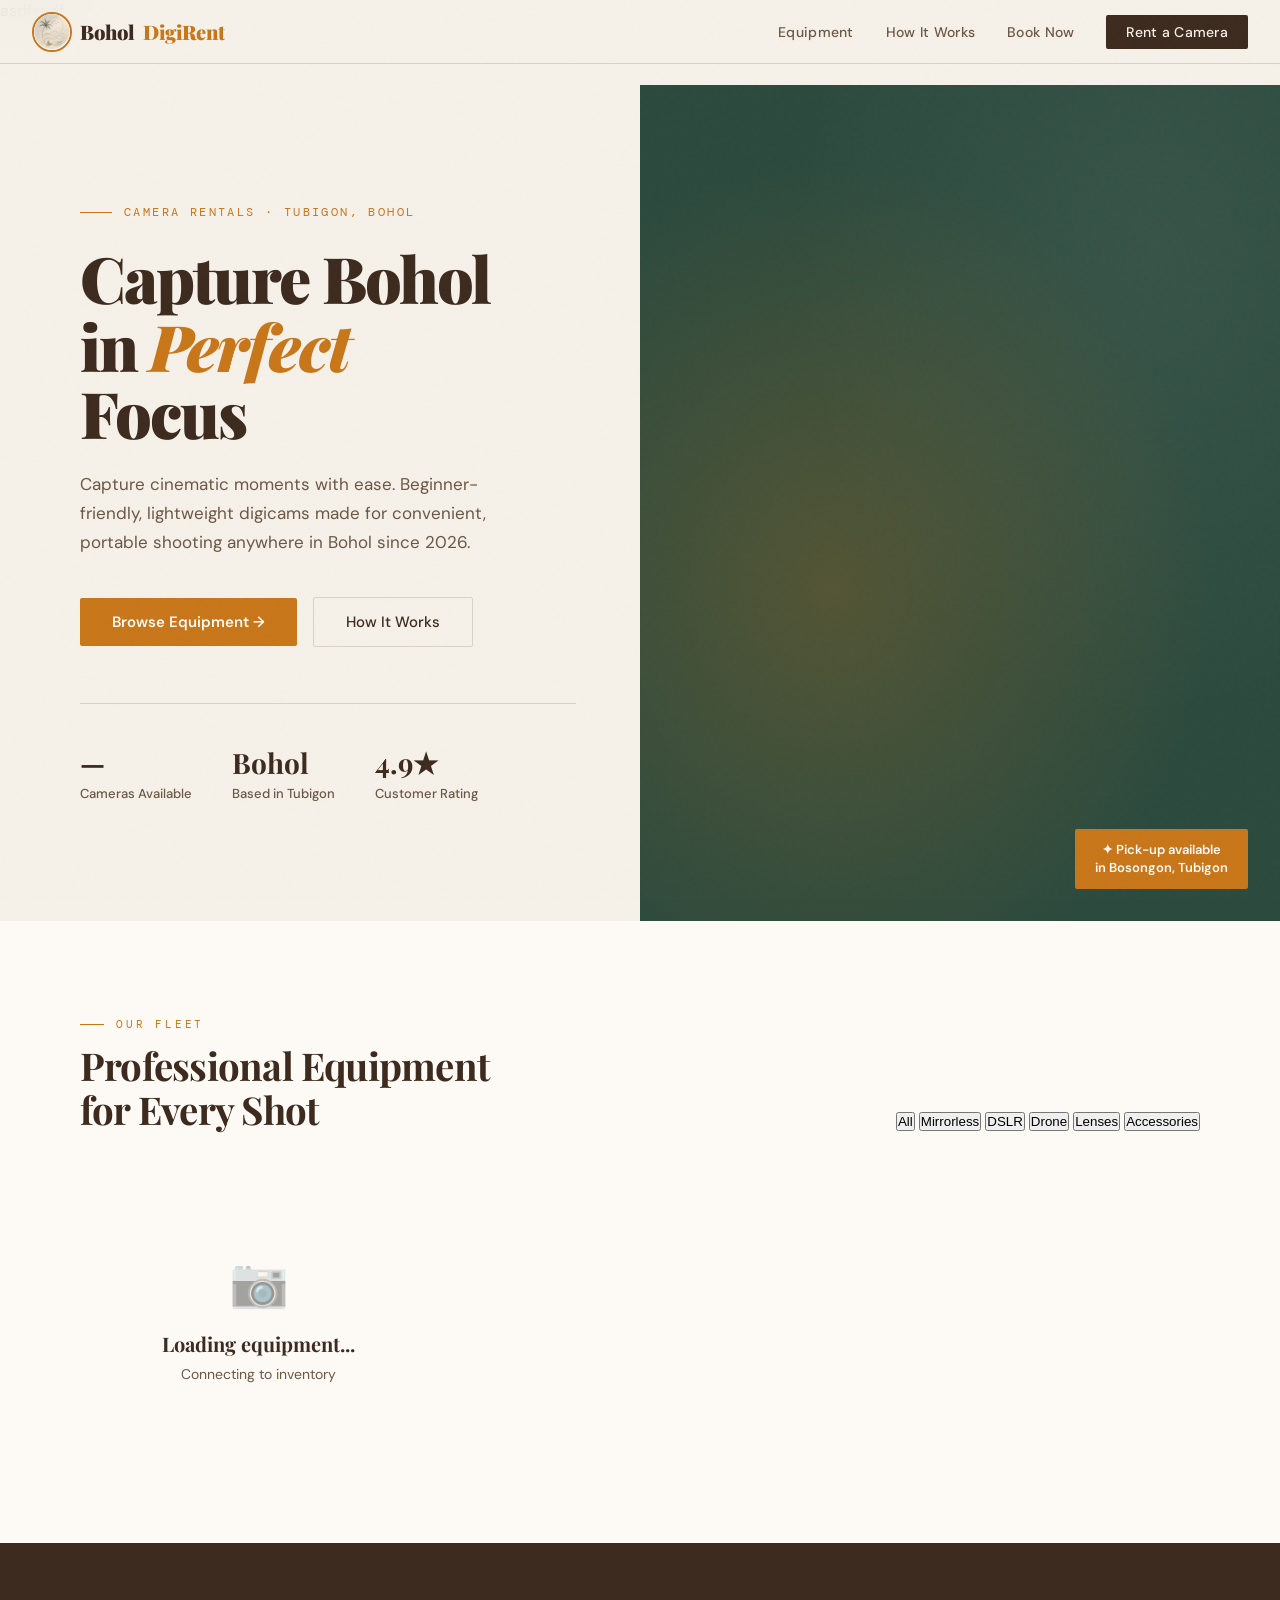
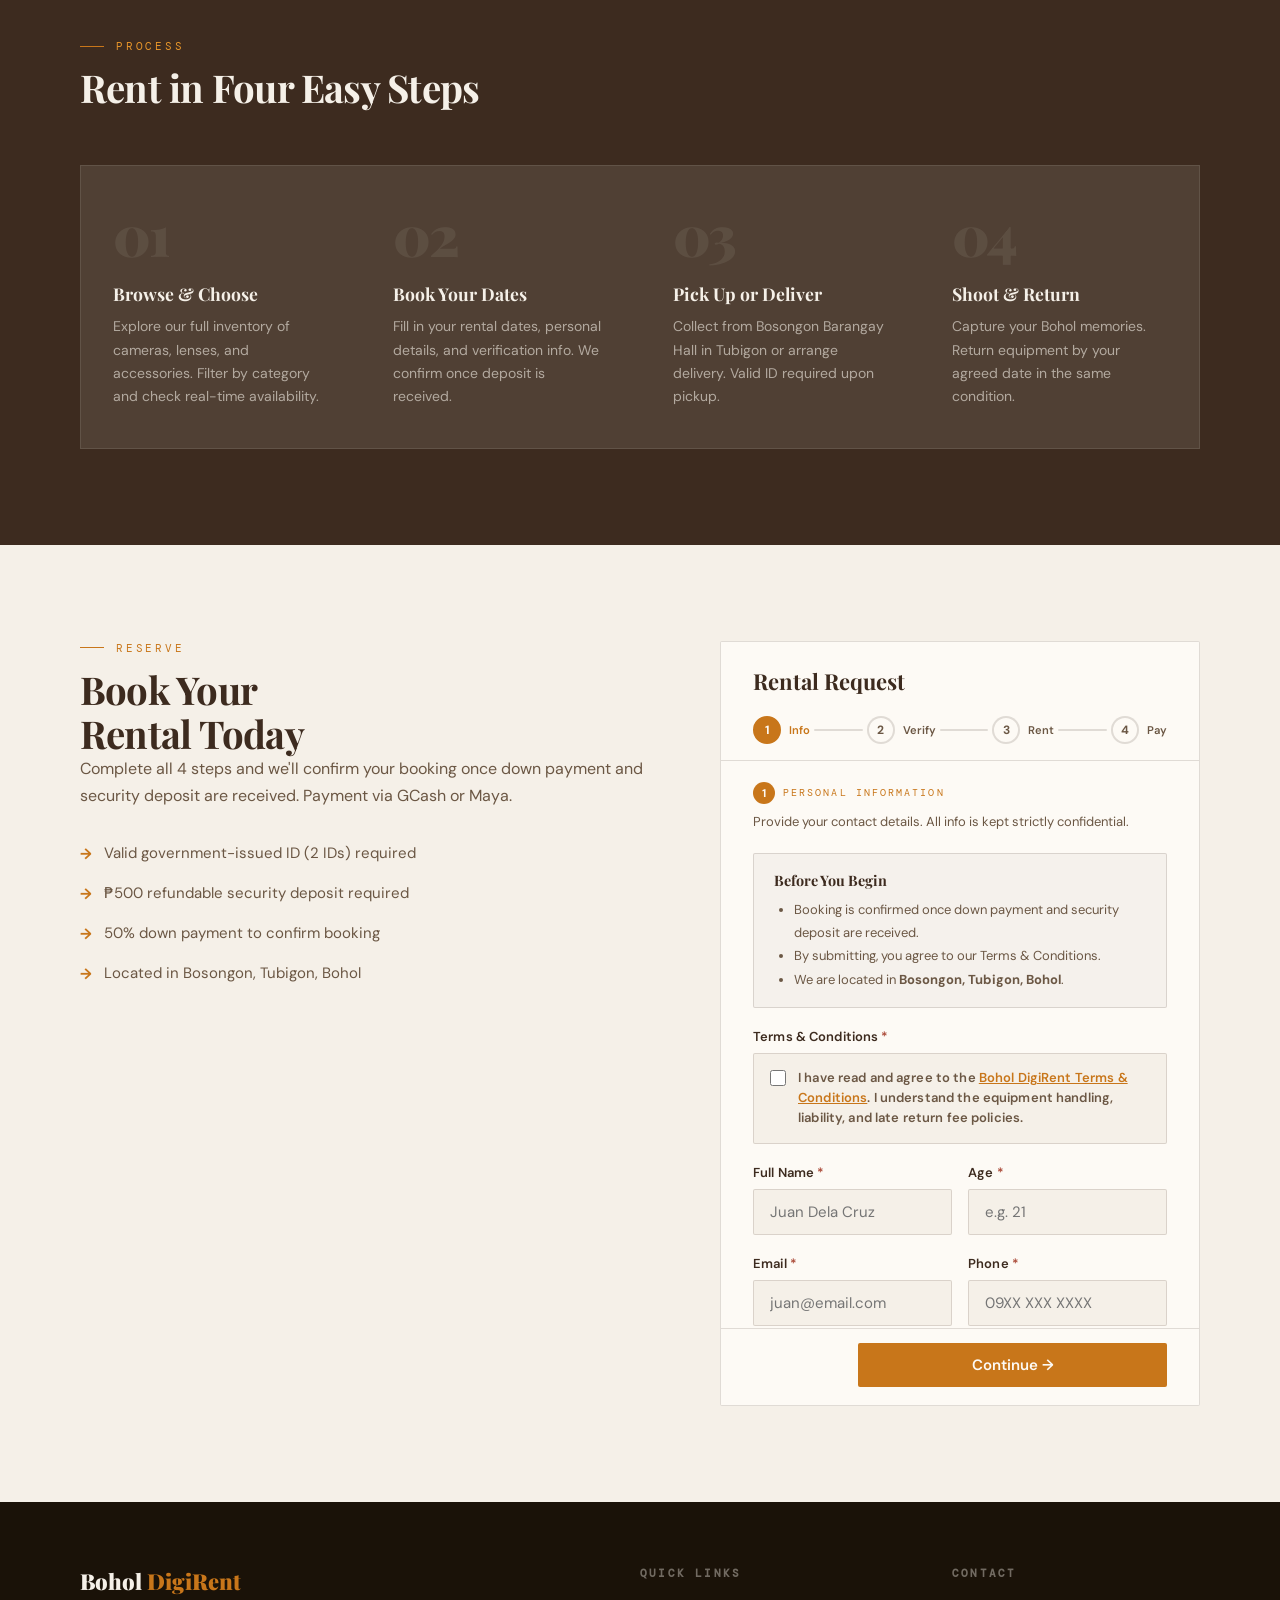
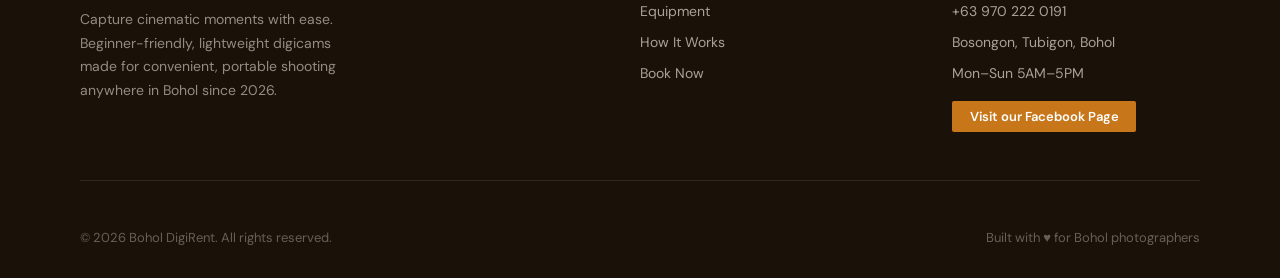
==== index.html @ a5a91ade "nigga" ====
<!DOCTYPE html>
<html lang="en">
<head>asdfsadf
<meta charset="UTF-8">
<meta name="viewport" content="width=device-width, initial-scale=1.0">
<title>Bohol DigiRent — Camera Rentals in Tubigon, Bohol</title>
<link rel="icon" type="image/x-icon" href="favicon.ico">
<link rel="icon" type="image/png" sizes="16x16" href="favicon-16x16.png">
<link rel="icon" type="image/png" sizes="32x32" href="favicon-32x32.png">
<link rel="apple-touch-icon" sizes="180x180" href="apple-touch-icon.png">
<link rel="icon" type="image/png" sizes="192x192" href="android-chrome-192x192.png">
<link rel="icon" type="image/png" sizes="512x512" href="android-chrome-512x512.png">
<link rel="manifest" href="site.webmanifest">
<link href="https://fonts.googleapis.com/css2?family=Playfair+Display:ital,wght@0,400;0,700;0,900;1,400&family=DM+Sans:wght@300;400;500;600&family=DM+Mono:wght@400;500&display=swap" rel="stylesheet">
<script src="https://cdn.jsdelivr.net/npm/@emailjs/browser@4/dist/email.min.js"></script>
<script>emailjs.init({ publicKey: 'jfoYjhx3Ik1Lwxrnw' });</script>
<style>
  :root {
    --cream: #F5F0E8;
    --sand: #E8DCC8;
    --brown: #3D2B1F;
    --amber: #C8761A;
    --amber-light: #E8962A;
    --forest: #2C4A3E;
    --rust: #A84432;
    --white: #FDFAF5;
    --dark: #1A1208;
    --mid: #6B5744;
    --border: rgba(61,43,31,0.15);
    --shadow: 0 4px 32px rgba(61,43,31,0.12);
    --radius: 2px;
  }

  *, *::before, *::after { box-sizing: border-box; margin: 0; padding: 0; }
  html { scroll-behavior: smooth; }
  body { font-family: 'DM Sans', sans-serif; background: var(--cream); color: var(--brown); overflow-x: hidden; }

  body::before {
    content: '';
    position: fixed; inset: 0;
    background-image: url("data:image/svg+xml,%3Csvg viewBox='0 0 256 256' xmlns='http://www.w3.org/2000/svg'%3E%3Cfilter id='noise'%3E%3CfeTurbulence type='fractalNoise' baseFrequency='0.9' numOctaves='4' stitchTiles='stitch'/%3E%3C/filter%3E%3Crect width='100%25' height='100%25' filter='url(%23noise)' opacity='0.035'/%3E%3C/svg%3E");
    pointer-events: none; z-index: 9999; opacity: 0.4;
  }

  nav {
    position: fixed; top: 0; left: 0; right: 0; z-index: 100;
    background: rgba(245,240,232,0.92); backdrop-filter: blur(16px);
    border-bottom: 1px solid var(--border);
    padding: 0 2rem; height: 64px;
    display: flex; align-items: center; justify-content: space-between;
  }

  .nav-logo {
    font-family: 'Playfair Display', serif; font-size: 1.25rem; font-weight: 900;
    color: var(--brown); text-decoration: none; letter-spacing: -0.02em;
    display: flex; align-items: center; gap: 0.5rem;
  }
  .nav-logo img {
    width: 40px; height: 40px; border-radius: 50%;
    object-fit: cover; border: 2px solid var(--amber);
  }
  .nav-logo span { color: var(--amber); }

  .nav-links { display: flex; gap: 2rem; list-style: none; align-items: center; }
  .nav-links a { font-size: 0.875rem; font-weight: 500; color: var(--mid); text-decoration: none; letter-spacing: 0.02em; transition: color 0.2s; }
  .nav-links a:hover { color: var(--amber); }
  .nav-cta { background: var(--brown); color: var(--cream) !important; padding: 0.5rem 1.25rem; border-radius: var(--radius); transition: background 0.2s !important; }
  .nav-cta:hover { background: var(--amber) !important; color: var(--white) !important; }


  /* Blocked date warning */
  .date-blocked-msg { display:none; font-size:0.75rem; color:#A84432; font-weight:600; margin-top:0.35rem; padding:0.4rem 0.6rem; background:#FFF0EE; border:1px solid rgba(168,68,50,0.25); border-radius:var(--radius); }
  .date-blocked-msg.show { display:block; }
  #mini-cal-grid .cal-day-header { color: var(--mid); font-size: 0.65rem; font-weight: 600; padding: 2px 0; }
  #mini-cal-grid .cal-day { padding: 4px 2px; border-radius: 2px; cursor: default; color: var(--brown); font-size: 0.72rem; }
  #mini-cal-grid .cal-day.empty { background: none; }
  #mini-cal-grid .cal-day.past { color: var(--sand); }
  #mini-cal-grid .cal-day.booked { background: #FFF3CD; color: #856404; font-weight: 600; border-radius: 2px; cursor: not-allowed; }
  #mini-cal-grid .cal-day.confirmed { background: #A84432; color: #fff; font-weight: 600; border-radius: 2px; cursor: not-allowed; }
  #mini-cal-grid .cal-day.selected { background: var(--amber); color: #fff; font-weight: 700; border-radius: 2px; }
  #mini-cal-grid .cal-day.available { background: rgba(44,74,62,0.12); color: var(--forest); }
  #mini-cal-grid .cal-day.today-marker { outline: 1.5px solid var(--amber); outline-offset: -1px; }

  /* HERO */
  .hero { min-height: 100vh; display: grid; grid-template-columns: 1fr 1fr; padding-top: 64px; }
  .hero-left { display: flex; flex-direction: column; justify-content: center; padding: 6rem 4rem 6rem 5rem; position: relative; }
  .hero-eyebrow { font-family: 'DM Mono', monospace; font-size: 0.75rem; letter-spacing: 0.2em; color: var(--amber); text-transform: uppercase; margin-bottom: 1.5rem; display: flex; align-items: center; gap: 0.75rem; }
  .hero-eyebrow::before { content: ''; width: 2rem; height: 1px; background: var(--amber); }
  .hero-title { font-family: 'Playfair Display', serif; font-size: clamp(3rem, 5vw, 5rem); font-weight: 900; line-height: 1.05; letter-spacing: -0.03em; color: var(--brown); margin-bottom: 1.5rem; }
  .hero-title em { font-style: italic; color: var(--amber); }
  .hero-sub { font-size: 1.0625rem; color: var(--mid); line-height: 1.7; max-width: 440px; margin-bottom: 2.5rem; }
  .hero-actions { display: flex; gap: 1rem; align-items: center; }
  .btn-primary { background: var(--amber); color: var(--white); padding: 0.875rem 2rem; border: none; border-radius: var(--radius); font-family: 'DM Sans', sans-serif; font-size: 0.9375rem; font-weight: 600; cursor: pointer; text-decoration: none; display: inline-flex; align-items: center; gap: 0.5rem; transition: background 0.2s, transform 0.15s; }
  .btn-primary:hover { background: var(--amber-light); transform: translateY(-1px); }
  .btn-secondary { background: transparent; color: var(--brown); padding: 0.875rem 2rem; border: 1.5px solid var(--border); border-radius: var(--radius); font-family: 'DM Sans', sans-serif; font-size: 0.9375rem; font-weight: 500; cursor: pointer; text-decoration: none; display: inline-flex; align-items: center; gap: 0.5rem; transition: border-color 0.2s, color 0.2s; }
  .btn-secondary:hover { border-color: var(--amber); color: var(--amber); }
  .hero-stats { display: flex; gap: 2.5rem; margin-top: 3.5rem; padding-top: 2.5rem; border-top: 1px solid var(--border); }
  .stat { display: flex; flex-direction: column; gap: 0.25rem; }
  .stat-num { font-family: 'Playfair Display', serif; font-size: 1.75rem; font-weight: 700; color: var(--brown); }
  .stat-label { font-size: 0.8125rem; color: var(--mid); font-weight: 500; }
  .hero-right { background: var(--forest); position: relative; overflow: hidden; display: flex; align-items: center; justify-content: center; }
  .hero-right::before { content: ''; position: absolute; inset: 0; background: radial-gradient(ellipse at 30% 60%, rgba(200,118,26,0.25) 0%, transparent 60%), radial-gradient(ellipse at 80% 20%, rgba(245,240,232,0.06) 0%, transparent 50%); }
  .camera-illustration { position: relative; z-index: 2; text-align: center; }
  .camera-img { width: 320px; height: 260px; object-fit: contain; filter: drop-shadow(0 20px 60px rgba(0,0,0,0.4)); animation: float 6s ease-in-out infinite; }
  @keyframes float { 0%, 100% { transform: translateY(0px); } 50% { transform: translateY(-12px); } }
  .hero-badge { position: absolute; bottom: 2rem; right: 2rem; background: var(--amber); color: var(--white); padding: 0.75rem 1.25rem; border-radius: var(--radius); font-size: 0.8125rem; font-weight: 600; text-align: center; line-height: 1.4; }

  /* SECTIONS */
  .section { padding: 6rem 5rem; }
  .section-alt { background: var(--white); }
  .section-dark { background: var(--brown); color: var(--cream); }
  .section-header { display: flex; align-items: flex-end; justify-content: space-between; margin-bottom: 3.5rem; gap: 2rem; }
  .section-eyebrow { font-family: 'DM Mono', monospace; font-size: 0.7rem; letter-spacing: 0.25em; color: var(--amber); text-transform: uppercase; margin-bottom: 0.75rem; display: flex; align-items: center; gap: 0.75rem; }
  .section-eyebrow::before { content: ''; width: 1.5rem; height: 1px; background: var(--amber); }
  .section-title { font-family: 'Playfair Display', serif; font-size: clamp(1.75rem, 3vw, 2.5rem); font-weight: 700; line-height: 1.15; letter-spacing: -0.02em; }
  .section-dark .section-title { color: var(--cream); }
  .section-dark .section-eyebrow { color: var(--amber-light); }

  /* EQUIPMENT GRID */
  .equipment-grid { display: grid; grid-template-columns: repeat(auto-fill, minmax(300px, 1fr)); gap: 1.5rem; }
  .equipment-card { background: var(--white); border: 1px solid var(--border); border-radius: var(--radius); overflow: hidden; transition: transform 0.2s, box-shadow 0.2s; cursor: pointer; }
  .equipment-card:hover { transform: translateY(-4px); box-shadow: var(--shadow); }
  .section-alt .equipment-card { background: var(--cream); }
  .card-image { height: 180px; background: var(--sand); display: flex; align-items: center; justify-content: center; position: relative; overflow: hidden; }
  .card-image svg { width: 80px; height: 80px; opacity: 0.7; transition: transform 0.3s, opacity 0.3s; }
  .equipment-card:hover .card-image svg { transform: scale(1.1); opacity: 1; }
  .card-badge { position: absolute; top: 0.75rem; right: 0.75rem; background: var(--forest); color: #a8d8c4; font-size: 0.6875rem; font-weight: 600; padding: 0.25rem 0.6rem; border-radius: var(--radius); font-family: 'DM Mono', monospace; letter-spacing: 0.05em; }
  .card-badge.unavailable { background: var(--rust); color: #f5c4bc; }
  .card-body { padding: 1.25rem; }
  .card-category { font-size: 0.6875rem; font-family: 'DM Mono', monospace; letter-spacing: 0.15em; color: var(--amber); text-transform: uppercase; margin-bottom: 0.375rem; }
  .card-name { font-family: 'Playfair Display', serif; font-size: 1.125rem; font-weight: 700; color: var(--brown); margin-bottom: 0.375rem; }
  .card-desc { font-size: 0.8125rem; color: var(--mid); line-height: 1.6; margin-bottom: 1rem; }
  .card-footer { display: flex; align-items: center; justify-content: space-between; padding-top: 1rem; border-top: 1px solid var(--border); }
  .card-price { font-family: 'Playfair Display', serif; font-size: 1.25rem; font-weight: 700; color: var(--brown); }
  .card-price span { font-family: 'DM Sans', sans-serif; font-size: 0.75rem; font-weight: 400; color: var(--mid); }
  .card-price-original { font-family: 'DM Sans', sans-serif; font-size: 0.85rem; font-weight: 400; color: var(--mid); text-decoration: line-through; margin-left: 0.35rem; }
  .card-sale-badge { display:inline-block;font-family:'DM Mono',monospace;font-size:0.6rem;letter-spacing:0.1em;text-transform:uppercase;background:#E8230A;color:#fff;padding:0.2rem 0.5rem;border-radius:2px;margin-left:0.4rem;vertical-align:middle;position:relative;top:-2px;font-weight:700;box-shadow:0 1px 4px rgba(232,35,10,0.35); }
  .btn-rent { background: var(--amber); color: var(--white); border: none; padding: 0.5rem 1.125rem; border-radius: var(--radius); font-size: 0.8125rem; font-weight: 600; cursor: pointer; transition: background 0.2s; font-family: 'DM Sans', sans-serif; }
  .btn-rent:hover { background: var(--amber-light); }
  .btn-rent:disabled { background: var(--sand); color: var(--mid); cursor: not-allowed; }

  /* HOW IT WORKS */
  .steps-grid { display: grid; grid-template-columns: repeat(4, 1fr); gap: 1px; background: rgba(245,240,232,0.1); border: 1px solid rgba(245,240,232,0.1); }
  .step { padding: 2.5rem 2rem; position: relative; }
  .step-num { font-family: 'Playfair Display', serif; font-size: 3.5rem; font-weight: 900; color: rgba(245,240,232,0.08); line-height: 1; margin-bottom: 1.25rem; letter-spacing: -0.04em; }
  .step-icon { width: 2.5rem; height: 2.5rem; background: var(--amber); border-radius: var(--radius); display: flex; align-items: center; justify-content: center; margin-bottom: 1rem; font-size: 1.1rem; }
  .step-title { font-family: 'Playfair Display', serif; font-size: 1.1rem; font-weight: 700; color: var(--cream); margin-bottom: 0.625rem; }
  .step-text { font-size: 0.875rem; color: rgba(245,240,232,0.6); line-height: 1.65; }

  /* BOOKING FORM - MULTI-STEP */
  .booking-grid { display: grid; grid-template-columns: 1fr 480px; gap: 4rem; align-items: start; }
  .form-card { background: var(--white); border: 1px solid var(--border); border-radius: var(--radius); padding: 0; display: flex; flex-direction: column; height: 85vh; max-height: 860px; position: sticky; top: 76px; overflow: hidden; }
  .form-card-header { padding: 1.5rem 2rem 1rem; flex-shrink: 0; border-bottom: 1px solid var(--border); background: var(--white); }
  .form-card-body { padding: 1.25rem 2rem; overflow-y: auto; flex: 1; scroll-behavior: smooth; }
  .form-card-body::-webkit-scrollbar { width: 4px; }
  .form-card-body::-webkit-scrollbar-track { background: transparent; }
  .form-card-body::-webkit-scrollbar-thumb { background: var(--sand); border-radius: 2px; }
  .form-card-footer { padding: 0.875rem 2rem 1.125rem; flex-shrink: 0; border-top: 1px solid var(--border); background: var(--white); }
  .form-title { font-family: 'Playfair Display', serif; font-size: 1.375rem; font-weight: 700; margin-bottom: 0; color: var(--brown); }
  .form-group { margin-bottom: 1.25rem; }
  label { display: block; font-size: 0.8125rem; font-weight: 600; color: var(--brown); margin-bottom: 0.5rem; letter-spacing: 0.01em; }
  input, select, textarea { width: 100%; padding: 0.75rem 1rem; border: 1.5px solid var(--border); border-radius: var(--radius); font-family: 'DM Sans', sans-serif; font-size: 0.9375rem; color: var(--brown); background: var(--cream); transition: border-color 0.2s; outline: none; }
  input:focus, select:focus, textarea:focus { border-color: var(--amber); background: var(--white); }
  textarea { resize: vertical; min-height: 90px; }
  .form-row { display: grid; grid-template-columns: 1fr 1fr; gap: 1rem; }
  .form-submit { width: 100%; padding: 1rem; background: var(--amber); color: var(--white); border: none; border-radius: var(--radius); font-family: 'DM Sans', sans-serif; font-size: 1rem; font-weight: 600; cursor: pointer; transition: background 0.2s; margin-top: 0.5rem; }
  .form-submit:hover { background: var(--amber-light); }
  .form-submit:disabled { background: var(--sand); cursor: not-allowed; color: var(--mid); }

  /* PROGRESS BAR */
  .progress-steps { display: flex; align-items: center; gap: 0; margin-bottom: 2rem; }
  .ps-item { display: flex; align-items: center; gap: 0.5rem; flex: 1; }
  .ps-circle { width: 28px; height: 28px; border-radius: 50%; border: 2px solid var(--border); display: flex; align-items: center; justify-content: center; font-size: 0.75rem; font-weight: 700; color: var(--mid); background: var(--white); transition: 0.3s; flex-shrink: 0; }
  .ps-circle.active { background: var(--amber); border-color: var(--amber); color: var(--white); }
  .ps-circle.done { background: var(--forest); border-color: var(--forest); color: var(--white); }
  .ps-label { font-size: 0.7rem; font-weight: 600; color: var(--mid); white-space: nowrap; }
  .ps-label.active { color: var(--amber); }
  .ps-line { flex: 1; height: 2px; background: var(--border); margin: 0 0.25rem; border-radius: 2px; }
  .ps-line.done { background: var(--forest); }

  /* STEP SECTIONS */
  .form-step { display: none; animation: fadeUp 0.3s ease; }
  .form-step.active { display: block; }
  @keyframes fadeUp { from { opacity: 0; transform: translateY(12px); } to { opacity: 1; transform: none; } }

  .step-header { margin-bottom: 1.25rem; }
  .step-badge { display: inline-flex; align-items: center; gap: 0.5rem; margin-bottom: 0.5rem; }
  .step-badge-num { width: 22px; height: 22px; border-radius: 50%; background: var(--amber); color: var(--white); font-size: 0.7rem; font-weight: 700; display: flex; align-items: center; justify-content: center; }
  .step-badge-title { font-family: 'DM Mono', monospace; font-size: 0.65rem; letter-spacing: 0.2em; text-transform: uppercase; color: var(--amber); }
  .step-desc { font-size: 0.8125rem; color: var(--mid); line-height: 1.6; margin-bottom: 1rem; }

  .form-nav { display: flex; justify-content: space-between; gap: 1rem; }
  .step-error-summary { display: none; background: #FFF0EE; border: 1.5px solid var(--rust); border-radius: var(--radius); padding: 0.875rem 1.1rem; margin-bottom: 1rem; }
  .step-error-summary.visible { display: block; margin-bottom: 0.75rem; }
  .step-error-summary-title { font-size: 0.8rem; font-weight: 700; color: var(--rust); margin-bottom: 0.4rem; display: flex; align-items: center; gap: 0.4rem; }
  .step-error-summary ul { list-style: none; padding: 0; margin: 0; }
  .step-error-summary ul li { font-size: 0.775rem; color: var(--rust); padding: 0.2rem 0; padding-left: 1rem; position: relative; }
  .step-error-summary ul li::before { content: '•'; position: absolute; left: 0; }
  .btn-back { background: transparent; color: var(--brown); padding: 0.75rem 1.25rem; border: 1.5px solid var(--border); border-radius: var(--radius); font-size: 0.875rem; font-weight: 500; cursor: pointer; font-family: 'DM Sans', sans-serif; transition: 0.2s; white-space: nowrap; flex-shrink: 0; }
  .btn-back:hover { border-color: var(--amber); color: var(--amber); }
  .btn-next { background: var(--amber); color: var(--white); padding: 0.75rem 1.75rem; border: none; border-radius: var(--radius); font-size: 0.9375rem; font-weight: 600; cursor: pointer; font-family: 'DM Sans', sans-serif; transition: 0.2s; flex: 1; }
  .btn-next:hover { background: var(--amber-light); }

  /* RADIO CARDS */
  .radio-group { display: grid; grid-template-columns: 1fr 1fr; gap: 0.75rem; margin-top: 0.5rem; }
  .radio-card { border: 1.5px solid var(--border); border-radius: var(--radius); padding: 0.875rem 1rem; cursor: pointer; transition: 0.2s; display: flex; align-items: flex-start; gap: 0.625rem; }
  .radio-card:hover { border-color: var(--amber); }
  .radio-card.selected { border-color: var(--amber); background: rgba(200,118,26,0.06); }
  .radio-card input[type=radio] { display: none; }
  .radio-card-label { font-size: 0.875rem; font-weight: 600; color: var(--brown); }
  .radio-card-sub { font-size: 0.75rem; color: var(--mid); margin-top: 0.2rem; line-height: 1.4; }

  /* PURPOSE GRID */
  .purpose-grid { display: grid; grid-template-columns: repeat(3, 1fr); gap: 0.625rem; margin-top: 0.5rem; }
  .purpose-item { border: 1.5px solid var(--border); border-radius: var(--radius); padding: 0.625rem 0.875rem; cursor: pointer; font-size: 0.8125rem; display: flex; align-items: center; gap: 0.4rem; transition: 0.2s; color: var(--mid); }
  .purpose-item:hover { border-color: var(--amber); color: var(--brown); }
  .purpose-item.selected { border-color: var(--amber); background: rgba(200,118,26,0.07); color: var(--brown); font-weight: 600; }

  /* AGREE WRAP / CHECKBOX */
  .agree-wrap { display: flex; align-items: flex-start; gap: 0.75rem; padding: 0.875rem 1rem; background: var(--cream); border: 1px solid var(--border); border-radius: var(--radius); cursor: pointer; margin-bottom: 0.75rem; }
  .agree-wrap input[type=checkbox] { width: 16px; height: 16px; flex-shrink: 0; margin-top: 2px; accent-color: var(--amber); cursor: pointer; }
  .agree-text { font-size: 0.8125rem; color: var(--mid); line-height: 1.55; }
  .agree-text a { color: var(--amber); }

  .info-banner { display: flex; align-items: flex-start; gap: 0.75rem; background: rgba(200,118,26,0.07); border: 1px solid rgba(200,118,26,0.2); border-radius: var(--radius); padding: 0.875rem 1rem; font-size: 0.8125rem; color: var(--brown); line-height: 1.6; margin-bottom: 1rem; }
  .info-banner-icon { font-size: 1rem; flex-shrink: 0; }

  .err-msg { display: none; font-size: 0.75rem; color: var(--rust); margin-top: 0.4rem; }
  .err-msg.show { display: block; }
  .req { color: var(--rust); }
  input.error, select.error, textarea.error { border-color: var(--rust); }

  .terms-box { background: rgba(61,43,31,0.04); border: 1px solid var(--border); border-radius: var(--radius); padding: 1rem 1.25rem; margin-bottom: 1.25rem; font-size: 0.8125rem; color: var(--mid); }
  .terms-box h4 { font-family: 'Playfair Display', serif; font-size: 0.9rem; margin-bottom: 0.5rem; color: var(--brown); }
  .terms-box ul { padding-left: 1.25rem; line-height: 1.8; }

  .location-tag { display: inline-flex; align-items: center; gap: 0.5rem; background: rgba(44,74,62,0.08); border: 1px solid rgba(44,74,62,0.2); color: var(--forest); padding: 0.5rem 0.875rem; border-radius: var(--radius); font-size: 0.8125rem; font-weight: 600; margin-bottom: 1rem; }

  /* Mobile quick-summary strip (hidden on desktop) */
  .mobile-booking-summary { display: none; }
  @media (max-width: 768px) {
    .mobile-booking-summary {
      display: flex; align-items: center; gap: 0.5rem;
      background: rgba(200,118,26,0.08); border: 1px solid rgba(200,118,26,0.2);
      border-radius: var(--radius); padding: 0.625rem 0.875rem;
      font-size: 0.8rem; color: var(--brown); font-weight: 500;
      margin-top: 0.75rem; flex-wrap: wrap; line-height: 1.5;
    }
  }

  .summary-card { background: var(--cream); border: 1px solid var(--border); border-radius: var(--radius); padding: 1rem 1.25rem; margin-top: 1rem; }
  .summary-card h4 { font-family: 'Playfair Display', serif; font-size: 1rem; margin-bottom: 0.75rem; color: var(--brown); }
  .summary-row { display: flex; justify-content: space-between; font-size: 0.8125rem; padding: 0.35rem 0; border-bottom: 1px solid var(--border); }
  .summary-row:last-child { border-bottom: none; }
  .summary-label { color: var(--mid); }
  .summary-val { color: var(--brown); font-weight: 600; text-align: right; max-width: 60%; }

  /* PAYMENT */
  .payment-number { font-family: 'DM Mono', monospace; font-size: 1.25rem; font-weight: 700; color: var(--brown); letter-spacing: 0.05em; }

  /* SUCCESS SCREEN */
  .success-screen { display: none; text-align: center; padding: 2.5rem 1.5rem; }
  .success-screen.active { display: block; }
  .success-icon { width: 60px; height: 60px; border-radius: 50%; background: var(--forest); color: var(--white); font-size: 1.75rem; display: flex; align-items: center; justify-content: center; margin: 0 auto 1.25rem; }
  .success-title { font-family: 'Playfair Display', serif; font-size: 1.5rem; font-weight: 700; margin-bottom: 0.75rem; color: var(--brown); }
  .success-msg { font-size: 0.9375rem; color: var(--mid); line-height: 1.7; margin-bottom: 1rem; }
  .success-ref { font-family: 'DM Mono', monospace; font-size: 1rem; font-weight: 700; color: var(--amber); background: var(--cream); padding: 0.625rem 1rem; border-radius: var(--radius); border: 1px solid var(--border); display: inline-block; margin-bottom: 1.25rem; }

  /* BOOKING INFO SIDE */
  .booking-info h3 { font-family: 'Playfair Display', serif; font-size: 1.75rem; font-weight: 700; margin-bottom: 1rem; }
  .booking-info p { color: var(--mid); line-height: 1.7; margin-bottom: 2rem; }
  .info-list { list-style: none; display: flex; flex-direction: column; gap: 1rem; }
  .info-list li { display: flex; gap: 0.75rem; align-items: flex-start; font-size: 0.9375rem; color: var(--mid); line-height: 1.5; }
  .info-list li::before { content: '→'; color: var(--amber); font-weight: 700; flex-shrink: 0; margin-top: 0.1em; }

  /* TOAST */
  .toast-container { position: fixed; bottom: 2rem; right: 2rem; z-index: 1000; display: flex; flex-direction: column; gap: 0.75rem; }
  .toast { background: var(--brown); color: var(--cream); padding: 1rem 1.5rem; border-radius: var(--radius); font-size: 0.875rem; display: flex; align-items: center; gap: 0.75rem; box-shadow: var(--shadow); animation: slideIn 0.3s ease; max-width: 360px; }
  .toast.success { border-left: 3px solid #4CAF50; }
  .toast.error { border-left: 3px solid var(--rust); }
  @keyframes slideIn { from { opacity: 0; transform: translateX(20px); } to { opacity: 1; transform: translateX(0); } }

  /* MODAL */
  .modal-overlay { position: fixed; inset: 0; background: rgba(26,18,8,0.7); z-index: 500; display: none; align-items: center; justify-content: center; padding: 1rem; backdrop-filter: blur(4px); }
  .modal-overlay.active { display: flex; }
  .modal { background: var(--white); border-radius: var(--radius); padding: 2.5rem; max-width: 540px; width: 100%; max-height: 90vh; overflow-y: auto; position: relative; }
  .modal-header { display: flex; justify-content: space-between; align-items: flex-start; margin-bottom: 1.75rem; }
  .modal-title { font-family: 'Playfair Display', serif; font-size: 1.375rem; font-weight: 700; color: var(--brown); }
  .modal-close { background: none; border: none; font-size: 1.5rem; cursor: pointer; color: var(--mid); line-height: 1; padding: 0.25rem; transition: color 0.2s; }
  .modal-close:hover { color: var(--brown); }

  /* FOOTER */
  footer { background: var(--dark); color: var(--cream); padding: 4rem 5rem 2rem; }
  .footer-grid { display: grid; grid-template-columns: 2fr 1fr 1fr; gap: 4rem; margin-bottom: 3rem; padding-bottom: 3rem; border-bottom: 1px solid rgba(245,240,232,0.1); }
  .footer-brand h3 { font-family: 'Playfair Display', serif; font-size: 1.375rem; font-weight: 900; margin-bottom: 0.75rem; color: var(--cream); }
  .footer-brand h3 span { color: var(--amber); }
  .footer-brand p { font-size: 0.875rem; color: rgba(245,240,232,0.55); line-height: 1.7; max-width: 280px; }
  .footer-col h4 { font-size: 0.6875rem; font-family: 'DM Mono', monospace; letter-spacing: 0.2em; text-transform: uppercase; color: rgba(245,240,232,0.4); margin-bottom: 1.25rem; }
  .footer-col ul { list-style: none; display: flex; flex-direction: column; gap: 0.625rem; }
  .footer-col a { font-size: 0.875rem; color: rgba(245,240,232,0.65); text-decoration: none; transition: color 0.2s; }
  .footer-col a:hover { color: var(--amber); }
  .footer-bottom { display: flex; justify-content: space-between; align-items: center; font-size: 0.8125rem; color: rgba(245,240,232,0.35); }

  .loading-spinner { width: 20px; height: 20px; border: 2px solid rgba(255,255,255,0.3); border-top-color: white; border-radius: 50%; animation: spin 0.8s linear infinite; display: inline-block; }
  @keyframes spin { to { transform: rotate(360deg); } }
  .empty-state { text-align: center; padding: 4rem 2rem; color: var(--mid); }
  .empty-state-icon { font-size: 3rem; margin-bottom: 1rem; opacity: 0.4; }
  .empty-state h3 { font-family: 'Playfair Display', serif; font-size: 1.25rem; margin-bottom: 0.5rem; color: var(--brown); }
  .empty-state p { font-size: 0.875rem; }

  /* BOOKING TOTAL */
  #booking-total { margin-bottom: 1rem; padding: 0.875rem 1rem; background: var(--cream); border: 1px solid var(--border); border-radius: var(--radius); font-size: 0.875rem; color: var(--brown); display: none; }

  /* RESPONSIVE */
  @media (max-width: 1024px) {
    .hero { grid-template-columns: 1fr; }
    .hero-right { height: 360px; }
    #hero-promo-title-bar { grid-column: 1 !important; }
    .hero-left { padding: 4rem 2rem; }
    .steps-grid { grid-template-columns: repeat(2, 1fr); }
    .booking-grid { grid-template-columns: 1fr; }
    .booking-grid > .booking-info { order: -1; }
    .footer-grid { grid-template-columns: 1fr 1fr; }
    .section { padding: 4rem 2rem; }
    .form-card { height: auto; max-height: none; position: static; }
    .form-card-body { overflow-y: visible; max-height: none; }
  }

  /* ── Collapse booking info sidebar on mobile ── */
  @media (max-width: 768px) {
    /* Collapse the booking info sidebar into a compact banner */
    .booking-info h3 { font-size: 1.25rem; margin-bottom: 0.5rem; }
    .booking-info > p { display: none; }
    .info-list { display: none; }
    .booking-info { padding-bottom: 0 !important; margin-bottom: 0 !important; }

    /* Tighter section padding */
    .section { padding: 3rem 1.25rem; }

    /* Form card full-width, no border radius on sides */
    .form-card { border-radius: 0; border-left: none; border-right: none; }
    .form-card-header { padding: 1rem 1.25rem 0.875rem; }
    .form-card-body { padding: 1rem 1.25rem; }
    .form-card-footer { padding: 0.75rem 1.25rem 1rem; }

    /* Smaller form title on mobile */
    .form-title { font-size: 1.125rem; }

    /* Progress bar — smaller circles, tighter spacing */
    .ps-circle { width: 24px; height: 24px; font-size: 0.6875rem; }
    .ps-label { font-size: 0.6rem; letter-spacing: 0; }
    .ps-line { margin: 0 0.125rem; }
    .progress-steps { margin-top: 0.875rem; }

    /* Compact step header */
    .step-desc { font-size: 0.75rem; margin-bottom: 0.75rem; }
    .step-header { margin-bottom: 0.875rem; }

    /* Tighter form groups */
    .form-group { margin-bottom: 1rem; }

    /* Purpose grid 2-col */
    .purpose-grid { grid-template-columns: repeat(2, 1fr); gap: 0.5rem; }
    .purpose-item { font-size: 0.75rem; padding: 0.5rem 0.625rem; }

    /* Radio group single column */
    .radio-group { grid-template-columns: 1fr; gap: 0.5rem; }
    .radio-card { padding: 0.75rem; }

    /* Summary card compact */
    .summary-card { padding: 0.875rem 1rem; }

    /* Terms box compact */
    .terms-box { padding: 0.75rem 1rem; font-size: 0.75rem; }
    .terms-box ul { line-height: 1.7; }
  }

  @media (max-width: 640px) {
    nav { padding: 0 1.25rem; }
    .nav-links { display: none; }
    .steps-grid { grid-template-columns: 1fr; }
    .footer-grid { grid-template-columns: 1fr; gap: 2rem; }
    .form-row { grid-template-columns: 1fr; }
    .radio-group { grid-template-columns: 1fr; }
    .purpose-grid { grid-template-columns: repeat(2, 1fr); }
    .form-card-header, .form-card-body, .form-card-footer { padding-left: 1.25rem; padding-right: 1.25rem; }

    /* Hero compact */
    .hero-left { padding: 3rem 1.25rem; }
    .hero-stats { gap: 1.5rem; margin-top: 2rem; padding-top: 1.5rem; }
    .stat-num { font-size: 1.375rem; }

    /* Booking section padding */
    #book { padding-left: 0; padding-right: 0; }

    /* Info banner compact */
    .info-banner { font-size: 0.75rem; padding: 0.75rem; }
    .info-banner-icon { font-size: 0.875rem; }

    /* Agree wrap compact */
    .agree-wrap { padding: 0.75rem; }
    .agree-text { font-size: 0.75rem; }

    /* Back/next buttons */
    .btn-back { padding: 0.65rem 1rem; font-size: 0.8125rem; }
    .btn-next { padding: 0.65rem 1.25rem; font-size: 0.875rem; }

    /* Input font size prevents iOS zoom */
    input, select, textarea { font-size: 1rem; }
  }

  .fade-up { opacity: 1; transform: none; transition: opacity 0.55s ease, transform 0.55s ease; }
  body.js-ready .fade-up { opacity: 0; transform: translateY(24px); }
  body.js-ready .fade-up.visible { opacity: 1; transform: none; }
  .stagger-1 { transition-delay: 0.05s; }
  .stagger-2 { transition-delay: 0.12s; }
  .stagger-3 { transition-delay: 0.19s; }
  .stagger-4 { transition-delay: 0.26s; }
</style>
</head>
<body>

<!-- NAVIGATION -->
<nav>
  <a class="nav-logo" href="#home">
    <img src="[data-uri]" alt="Bohol DigiRent Logo">
    Bohol <span>DigiRent</span>
  </a>
  <ul class="nav-links">
    <li><a href="#equipment">Equipment</a></li>
    <li><a href="#how-it-works">How It Works</a></li>
    <li><a href="#book">Book Now</a></li>
    <li><a href="#book" class="nav-cta">Rent a Camera</a></li>
  </ul>
</nav>

<!-- HERO -->
<section class="hero" id="home">
  <div class="hero-left">
    <div class="hero-eyebrow">Camera Rentals · Tubigon, Bohol</div>
    <h1 class="hero-title">
      Capture Bohol<br>
      in <em>Perfect</em><br>
      Focus
    </h1>
    <p class="hero-sub">
      Capture cinematic moments with ease. Beginner-friendly, lightweight digicams made for convenient, portable shooting anywhere in Bohol since 2026.
    </p>
    <div class="hero-actions">
      <a href="#equipment" class="btn-primary">Browse Equipment →</a>
      <a href="#how-it-works" class="btn-secondary">How It Works</a>
    </div>
    <div class="hero-stats">
      <div class="stat">
        <span class="stat-num" id="stat-cameras">—</span>
        <span class="stat-label">Cameras Available</span>
      </div>
      <div class="stat">
        <span class="stat-num">Bohol</span>
        <span class="stat-label">Based in Tubigon</span>
      </div>
      <div class="stat">
        <span class="stat-num">4.9★</span>
        <span class="stat-label">Customer Rating</span>
      </div>
    </div>
  </div>
  <div class="hero-right" id="hero-right">
    <div class="camera-illustration" id="hero-promo-wrap" style="display:none;width:100%;height:100%;position:absolute;inset:0;">
      <div id="hero-promo-link" style="display:block;width:100%;height:100%;cursor:default;">
        <img id="hero-promo-img" src="" alt="Promo"
          style="width:100%;height:100%;object-fit:cover;display:block;">
      </div>
    </div>
    <div class="hero-badge">
      ✦ Pick-up available<br>in Bosongon, Tubigon
    </div>
  </div>
  <div id="hero-promo-title-bar" style="display:none;grid-column:2;background:var(--brown);padding:0.75rem 1.5rem;text-align:center;">
    <span id="hero-promo-title-text" style="font-family:'Playfair Display',serif;font-size:1rem;font-weight:700;color:var(--cream);letter-spacing:-0.01em;display:block;"></span>
    <span id="hero-promo-subtitle-text" style="font-family:'DM Sans',sans-serif;font-size:0.8rem;font-weight:400;color:rgba(245,240,232,0.7);display:none;margin-top:0.2rem;"></span>
  </div>
</section>

<!-- EQUIPMENT -->
<section class="section section-alt" id="equipment">
  <div class="section-header">
    <div>
      <div class="section-eyebrow">Our Fleet</div>
      <h2 class="section-title">Professional Equipment<br>for Every Shot</h2>
    </div>
    <div class="filter-row" id="cat-filters">
      <button class="filter-btn active" data-cat="all">All</button>
      <button class="filter-btn" data-cat="mirrorless">Mirrorless</button>
      <button class="filter-btn" data-cat="dslr">DSLR</button>
      <button class="filter-btn" data-cat="drone">Drone</button>
      <button class="filter-btn" data-cat="lens">Lenses</button>
      <button class="filter-btn" data-cat="accessory">Accessories</button>
    </div>
  </div>
  <div class="equipment-grid" id="equipment-grid">
    <div class="empty-state">
      <div class="empty-state-icon">📷</div>
      <h3>Loading equipment...</h3>
      <p>Connecting to inventory</p>
    </div>
  </div>
</section>

<!-- HOW IT WORKS -->
<section class="section section-dark" id="how-it-works">
  <div class="section-header">
    <div>
      <div class="section-eyebrow">Process</div>
      <h2 class="section-title">Rent in Four Easy Steps</h2>
    </div>
  </div>
  <div class="steps-grid">
    <div class="step fade-up">
      <div class="step-num">01</div>
      <div class="step-title">Browse & Choose</div>
      <p class="step-text">Explore our full inventory of cameras, lenses, and accessories. Filter by category and check real-time availability.</p>
    </div>
    <div class="step fade-up stagger-1">
      <div class="step-num">02</div>
      <div class="step-title">Book Your Dates</div>
      <p class="step-text">Fill in your rental dates, personal details, and verification info. We confirm once deposit is received.</p>
    </div>
    <div class="step fade-up stagger-2">
      <div class="step-num">03</div>
      <div class="step-title">Pick Up or Deliver</div>
      <p class="step-text">Collect from Bosongon Barangay Hall in Tubigon or arrange delivery. Valid ID required upon pickup.</p>

    </div>
    <div class="step fade-up stagger-3">
      <div class="step-num">04</div>
      <div class="step-title">Shoot & Return</div>
      <p class="step-text">Capture your Bohol memories. Return equipment by your agreed date in the same condition.</p>
    </div>
  </div>
</section>

<!-- BOOKING FORM (MULTI-STEP) -->
<section class="section" id="book">

  <!-- SUCCESS SCREEN: shown after submission, replaces entire section content -->
  <div id="success-screen" style="display:none;text-align:center;padding:2rem 1rem;max-width:520px;margin:0 auto;">
    <div class="success-icon">&#10003;</div>
    <h2 class="success-title">Booking Submitted!</h2>
    <p class="success-msg">Thank you! Your rental request has been received. We&#39;ll review your details and contact you once payment is confirmed.</p>
    <div class="success-ref" id="success-ref">BDR-XXXXXXXX</div>
    <p id="email-confirm-note" style="font-size:0.85rem;color:var(--mid);margin-top:0.75rem;margin-bottom:0;"></p>
    <button class="form-submit" onclick="resetBookingForm()" style="margin-top:1.5rem;max-width:300px;margin-left:auto;margin-right:auto;display:block;">Submit Another Request</button>
  </div>

  <!-- BOOKING CONTENT: hidden after success -->
  <div id="booking-form-inner">
    <div class="booking-grid">
      <div class="booking-info fade-up">
        <div class="section-eyebrow">Reserve</div>
        <h2 class="section-title">Book Your<br>Rental Today</h2>
        <p>Complete all 4 steps and we&#39;ll confirm your booking once down payment and security deposit are received. Payment via GCash or Maya.</p>
        <ul class="info-list">
          <li>Valid government-issued ID (2 IDs) required</li>
          <li>&#8369;500 refundable security deposit required</li>
          <li>50% down payment to confirm booking</li>
          <li>Located in Bosongon, Tubigon, Bohol</li>
        </ul>
        <!-- Mobile-only quick summary -->
        <div class="mobile-booking-summary" id="mobile-booking-summary">
          <span> 2 valid IDs &nbsp;·&nbsp; ₱500 Security Deposit &nbsp;·&nbsp; 50% Down Payment</span>
        </div>
      </div>
      <div class="form-card fade-up stagger-1">
        <div class="form-card-header">
          <h3 class="form-title">Rental Request</h3>
        <!-- PROGRESS BAR -->
        <div class="progress-steps" id="progress-steps" style="margin-bottom:0;margin-top:1.25rem;">
          <div class="ps-item"><div class="ps-circle active" id="ps1">1</div><span class="ps-label active" id="psl1">Info</span></div>
          <div class="ps-line" id="psline12"></div>
          <div class="ps-item"><div class="ps-circle" id="ps2">2</div><span class="ps-label" id="psl2">Verify</span></div>
          <div class="ps-line" id="psline23"></div>
          <div class="ps-item"><div class="ps-circle" id="ps3">3</div><span class="ps-label" id="psl3">Rent</span></div>
          <div class="ps-line" id="psline34"></div>
          <div class="ps-item"><div class="ps-circle" id="ps4">4</div><span class="ps-label" id="psl4">Pay</span></div>
        </div>
        </div><!-- /.form-card-header -->

        <div class="form-card-body">
        <!-- STEP 1: PERSONAL INFO -->
        <div class="form-step active" id="fstep1">
          <div class="step-header">
            <div class="step-badge"><div class="step-badge-num">1</div><div class="step-badge-title">Personal Information</div></div>
            <p class="step-desc">Provide your contact details. All info is kept strictly confidential.</p>
          </div>
          <div class="terms-box">
            <h4> Before You Begin</h4>
            <ul>
              <li>Booking is confirmed once down payment and security deposit are received.</li>
              <li>By submitting, you agree to our Terms & Conditions.</li>
              <li>We are located in <strong>Bosongon, Tubigon, Bohol</strong>.</li>
            </ul>
          </div>
          <div class="form-group">
            <label>Terms & Conditions <span class="req">*</span></label>
            <label class="agree-wrap" for="f-agree">
              <input type="checkbox" id="f-agree">
              <div class="agree-text">I have read and agree to the <a href="https://drive.google.com/file/d/1bRjsyfgLwZCbLRASXddTJTkF5jJpdduS/view" target="_blank">Bohol DigiRent Terms & Conditions</a>. I understand the equipment handling, liability, and late return fee policies.</div>
            </label>
            <div class="err-msg" id="e-agree">⚠ You must accept the Terms & Conditions to proceed.</div>
          </div>
          <div class="form-row">
            <div class="form-group">
              <label>Full Name <span class="req">*</span></label>
              <input type="text" id="f-name" placeholder="Juan Dela Cruz">
              <div class="err-msg" id="e-name">⚠ Full name must be at least 2 words.</div>
            </div>
            <div class="form-group">
              <label>Age <span class="req">*</span></label>
              <input type="number" id="f-age" placeholder="e.g. 21" min="1" max="120" oninput="toggleConsentField()">
              <div class="err-msg" id="e-age">⚠ Please enter a valid age.</div>
            </div>
          </div>
          <div class="form-row">
            <div class="form-group">
              <label>Email <span class="req">*</span></label>
              <input type="email" id="f-email" placeholder="juan@email.com">
              <div class="err-msg" id="e-email">⚠ Valid email is required.</div>
            </div>
            <div class="form-group">
              <label>Phone <span class="req">*</span></label>
              <input type="tel" id="f-phone" placeholder="09XX XXX XXXX" maxlength="11">
              <div class="err-msg" id="e-phone">⚠ Phone must be 11 digits.</div>
            </div>
          </div>
          <div class="form-group">
            <label>Facebook Profile URL <span class="req">*</span></label>
            <input type="url" id="f-fb" placeholder="https://facebook.com/yourprofile">
            <div class="err-msg" id="e-fb">⚠ Valid Facebook URL required. Must be public during rental.</div>
          </div>
          <div class="form-group">
            <label>Instagram Profile URL <span style="font-weight:400;color:var(--mid)">(optional)</span></label>
            <input type="url" id="f-ig" placeholder="https://instagram.com/yourhandle">
          </div>
          <div id="parent-consent-block" style="display:none;">
            <div class="info-banner"><span class="info-banner-icon"></span><span>Since you are under 18, <strong>parental or guardian consent</strong> is required.</span></div>
            <label class="agree-wrap" for="f-parent-consent">
              <input type="checkbox" id="f-parent-consent">
              <div class="agree-text">I confirm that my <strong>parent or guardian has given consent</strong> for this rental and will be responsible for the equipment.</div>
            </label>
            <div class="err-msg" id="e-consent">⚠ Parental consent is required for users under 18.</div>
          </div>
        </div>

        <!-- STEP 2: VERIFICATION -->
        <div class="form-step" id="fstep2">
          <div class="step-header">
            <div class="step-badge"><div class="step-badge-num">2</div><div class="step-badge-title">Identity Verification</div></div>
            <p class="step-desc">Upload clear photos of your 2 valid government IDs and proof of billing.</p>
          </div>
          <div class="info-banner"><span class="info-banner-icon">🔒</span><span>All documents are handled with strict confidentiality and used only for verification.</span></div>
          <div class="form-group">
            <label>Photo of Primary ID <span class="req">*</span></label>
            <input type="file" id="f-idimg1" accept="image/*" style="padding:0.5rem;cursor:pointer;">
            <p style="font-size:0.75rem;color:var(--mid);margin-top:0.3rem;"> Take a clear photo of your ID — both front and back must be visible.</p>
            <div class="err-msg" id="e-idimg1">⚠ Please upload a photo of your Primary ID.</div>
          </div>
          <div class="form-group">
            <label>Photo of Second ID <span class="req">*</span></label>
            <input type="file" id="f-idimg2" accept="image/*" style="padding:0.5rem;cursor:pointer;">
            <p style="font-size:0.75rem;color:var(--mid);margin-top:0.3rem;"> Take a clear photo of your second ID — both front and back must be visible.</p>
            <div class="err-msg" id="e-idimg2">⚠ Please upload a photo of your Second ID.</div>
          </div>
          <div class="form-group">
            <label>Photo / Screenshot of Proof of Billing <span class="req">*</span></label>
            <input type="file" id="f-proofimg" accept="image/*" style="padding:0.5rem;cursor:pointer;">
            <p style="font-size:0.75rem;color:var(--mid);margin-top:0.3rem;"> Upload a clear photo or screenshot of any billing document (utility bill, bank statement, etc.).</p>
            <div class="err-msg" id="e-proofimg">⚠ Please upload a photo of your Proof of Billing.</div>
          </div>
          <div class="form-group">
            <label>Selfie Holding Both IDs <span class="req">*</span></label>
            <input type="file" id="f-selfie-img" accept="image/*" capture="user" style="padding:0.5rem;cursor:pointer;">
            <p style="font-size:0.75rem;color:var(--mid);margin-top:0.3rem;"> One photo of you holding both your Primary ID and Second ID at the same time.</p>
            <div class="err-msg" id="e-selfie-img">⚠ Please upload a selfie holding both IDs.</div>
          </div>
          <div class="form-group">
            <label>Contact Person's Name <span class="req">*</span></label>
            <input type="text" id="f-cp-name" placeholder="Full name of your contact person">
            <div class="err-msg" id="e-cp-name">⚠ Please enter your contact person's name.</div>
          </div>
          <div class="form-group">
            <label>Contact Person's Phone Number<span class="req">*</span></label>
            <input type="tel" id="f-cp-phone" placeholder="09XX XXX XXXX" maxlength="11">
            <div class="err-msg" id="e-cp-phone">⚠ Contact person's phone number must be 11 digits.</div>
          </div>
          <div class="form-group">
            <label>Relationship to Renter <span class="req">*</span></label>
            <select id="f-cp-relationship" onchange="toggleCpOther(this.value)">
              <option value="">— Select Relationship —</option>
              <option value="Father">Father</option>
              <option value="Mother">Mother</option>
              <option value="Sibling">Sibling</option>
              <option value="Partner">Partner</option>
              <option value="Aunt">Aunt</option>
              <option value="Uncle">Uncle</option>
              <option value="Other">Other (please specify)</option>
            </select>
            <div id="cp-other-wrap" style="display:none;margin-top:0.5rem;">
              <input type="text" id="f-cp-other" placeholder="e.g. Cousin, Grandparent, In-law…" maxlength="60">
              <div class="err-msg" id="e-cp-other">⚠ Please specify the relationship.</div>
            </div>
            <div class="err-msg" id="e-cp-relationship">⚠ Please select your relationship to the contact person.</div>
            <p style="font-size:0.75rem;color:var(--mid);margin-top:0.5rem;line-height:1.5;"> Contact person must be a <strong>family member or relative</strong> of the renter. Friends or colleagues are not accepted.</p>
          </div>
          <div class="form-group">
            <label>Photo of Contact Person's ID <span class="req">*</span></label>
            <input type="file" id="f-cp-img" accept="image/*" style="padding:0.5rem;cursor:pointer;">
            <p style="font-size:0.75rem;color:var(--mid);margin-top:0.3rem;"> Upload a clear photo of your contact person's valid government ID.</p>
            <div class="err-msg" id="e-cp-img">⚠ Please upload a photo of your contact person's ID.</div>
          </div>
        </div>

        <!-- STEP 3: RENTAL DETAILS -->
        <div class="form-step" id="fstep3">
          <div class="step-header">
            <div class="step-badge"><div class="step-badge-num">3</div><div class="step-badge-title">Rental Details</div></div>
            <p class="step-desc">Select your equipment, purpose, rental period, and logistics.</p>
          </div>
          <div class="form-group">
            <label>Equipment to Rent <span class="req">*</span></label>
            <select id="f-equipment" required>
              <option value="">— Select Equipment —</option>
            </select>
            <div class="err-msg" id="e-equipment">⚠ Please select equipment.</div>
          </div>
          <div class="form-group">
            <label>What are you renting for? <span class="req">*</span></label>
            <div class="purpose-grid" id="purpose-grid"></div>
            <div id="other-purpose-wrap" style="display:none;margin-top:0.75rem;">
              <input type="text" id="f-other-purpose" placeholder="Describe your event or purpose…" style="width:100%;">
              <div class="err-msg" id="e-other-purpose">⚠ Please describe your purpose.</div>
            </div>
            <div class="err-msg" id="e-purpose">⚠ Please select a purpose.</div>
          </div>
          <!-- Inline availability mini-calendar -->
          <div id="mini-cal-wrap" style="display:none;margin-bottom:1.25rem;">
            <div style="display:flex;align-items:center;justify-content:space-between;margin-bottom:0.75rem;">
              <span style="font-size:0.8rem;font-weight:600;color:var(--brown);letter-spacing:0.02em;"> Availability Calendar</span>
              <div style="display:flex;align-items:center;gap:0.5rem;">
                <button type="button" id="cal-prev" onclick="calNav(-1)" style="background:none;border:1px solid var(--border);border-radius:2px;width:28px;height:28px;cursor:pointer;font-size:0.9rem;color:var(--brown);">‹</button>
                <span id="cal-month-label" style="font-size:0.8rem;font-weight:600;color:var(--brown);min-width:110px;text-align:center;"></span>
                <button type="button" id="cal-next" onclick="calNav(1)" style="background:none;border:1px solid var(--border);border-radius:2px;width:28px;height:28px;cursor:pointer;font-size:0.9rem;color:var(--brown);">›</button>
              </div>
            </div>
            <div id="mini-cal-grid" style="display:grid;grid-template-columns:repeat(7,1fr);gap:2px;font-size:0.72rem;text-align:center;"></div>
            <div style="display:flex;gap:1rem;margin-top:0.6rem;font-size:0.7rem;color:var(--mid);flex-wrap:wrap;">
              <span style="display:flex;align-items:center;gap:0.3rem;"><span style="width:10px;height:10px;background:#A84432;border-radius:2px;display:inline-block;"></span>Confirmed</span>
              <span style="display:flex;align-items:center;gap:0.3rem;"><span style="width:10px;height:10px;background:#FFF3CD;border:1px solid #856404;border-radius:2px;display:inline-block;"></span>Pending</span>
              <span style="display:flex;align-items:center;gap:0.3rem;"><span style="width:10px;height:10px;background:var(--amber);border-radius:2px;display:inline-block;"></span>Your selection</span>
              <span style="display:flex;align-items:center;gap:0.3rem;"><span style="width:10px;height:10px;background:#2C4A3E;border-radius:2px;display:inline-block;"></span>Available</span>
            </div>

          </div>
          <div class="form-row">
            <div class="form-group">
              <label>Rental Start Date <span class="req">*</span></label>
              <input type="date" id="f-start" oninput="calcTotal();checkSingleDateBlocked('f-start','start-blocked-msg');">
              <div class="date-blocked-msg" id="start-blocked-msg"> This date falls within a confirmed booking — please choose another.</div>
              <div class="err-msg" id="e-start">⚠ Start date is required.</div>
            </div>
            <div class="form-group">
              <label>Rental End Date <span class="req">*</span></label>
              <input type="date" id="f-end" oninput="calcTotal();checkSingleDateBlocked('f-end','end-blocked-msg');">
              <div class="date-blocked-msg" id="end-blocked-msg"> This date falls within a confirmed booking — please choose another.</div>
              <div class="err-msg" id="e-end">⚠ End date must be after start date.</div>
            </div>
          </div>
          <div id="booking-total">Estimated Total: <strong id="total-amount">—</strong></div>
          <div class="form-group">
            <label>Will you bring the unit via plane? <span class="req">*</span></label>
            <div class="radio-group">
              <label class="radio-card" id="rc-plane-yes" onclick="selectRadio('plane','yes',this)"><input type="radio" name="plane" value="yes"><div><div class="radio-card-label"> Yes, via plane</div><div class="radio-card-sub">You'll need to submit your airline itinerary.</div></div></label>
              <label class="radio-card" id="rc-plane-no" onclick="selectRadio('plane','no',this)"><input type="radio" name="plane" value="no"><div><div class="radio-card-label"> No, staying local</div></div></label>
            </div>
            <div class="err-msg" id="e-plane">⚠ Please answer this question.</div>
          </div>
          <div id="airline-note" style="display:none;" class="info-banner"><span class="info-banner-icon"></span><span>Please send a PDF copy of your airline itinerary showing your <strong>return ticket</strong> via Messenger with your Reference ID.</span></div>
          <div class="form-group">
            <label>Do you have your own SD card? <span class="req">*</span></label>
            <div class="radio-group">
              <label class="radio-card" id="rc-sd-yes" onclick="selectRadio('sd','yes',this)"><input type="radio" name="sd" value="yes"><div class="radio-card-label"> Yes, I will use my own</div></label>
              <label class="radio-card" id="rc-sd-no" onclick="selectRadio('sd','no',this)"><input type="radio" name="sd" value="no"><div class="radio-card-label"> No, I don't have one</div></label>
            </div>
            <div class="err-msg" id="e-sd">⚠ Please answer this question.</div>
          </div>
          <div class="location-tag">📍 We are located in Bosongon, Tubigon, Bohol</div>
<div style="margin-top:0.75rem;border-radius:4px;overflow:hidden;border:1px solid var(--border);">
          <iframe
            src="https://maps.google.com/maps?q=9.934785,123.998069&z=18&markers=color:red%7C9.934785,123.998069&output=embed"
            width="100%" height="200" style="border:0;display:block;" allowfullscreen="" loading="lazy"
            referrerpolicy="no-referrer-when-downgrade" title="Bosongon Barangay Hall, Tubigon, Bohol">
          </iframe>
        </div>
        <p style="font-size:0.75rem;color:var(--mid);margin-top:0.4rem;margin-bottom:1rem;line-height:1.6;">
           <strong>Desktop:</strong> Hold <kbd style="background:var(--sand);border:1px solid var(--border);border-radius:3px;padding:0.1rem 0.35rem;font-family:'DM Mono',monospace;font-size:0.7rem;">Ctrl</kbd> + scroll to zoom. &nbsp;
           <strong>Mobile:</strong> Use two fingers to pinch and zoom.
        </p>
          <div class="form-group">
            <label>How will you receive the camera? <span class="req">*</span></label>
            <div class="radio-group">
              <label class="radio-card" id="rc-recv-pickup" onclick="selectRadio('recv','pickup',this);toggleDelivery(false)"><input type="radio" name="recv" value="pickup"><div><div class="radio-card-label"> Pick Up</div><div class="radio-card-sub">Pick up at Bosongon Barangay Hall</div></div></label>
              <label class="radio-card" id="rc-recv-delivery" onclick="selectRadio('recv','delivery',this);toggleDelivery(true)"><input type="radio" name="recv" value="delivery"><div><div class="radio-card-label"> Delivery</div><div class="radio-card-sub">We deliver to your address (fees apply)</div></div></label>
            </div>
            <div class="err-msg" id="e-recv">⚠ Please choose pickup or delivery.</div>
          </div>
          <div id="delivery-fields" style="display:none;">
            <div class="form-group">
              <label>Delivery Address <span class="req">*</span></label>
              <textarea id="f-delivery-address" placeholder="Enter your delivery address"></textarea>
              <div class="err-msg" id="e-delivery-address">⚠ Delivery address is required.</div>
            </div>
            <label class="agree-wrap" for="f-delivery-fee">
              <input type="checkbox" id="f-delivery-fee">
              <div class="agree-text">I agree to shoulder the delivery fees.</div>
            </label>
          </div>
          <div class="form-group">
            <label>How will you return the camera? <span class="req">*</span></label>
            <div class="radio-group">
              <label class="radio-card" id="rc-ret-deliver" onclick="selectRadio('ret','deliver',this)"><input type="radio" name="ret" value="deliver"><div class="radio-card-label"> I will deliver it back</div></label>
              <label class="radio-card" id="rc-ret-meetup" onclick="selectRadio('ret','meetup',this)"><input type="radio" name="ret" value="meetup"><div class="radio-card-label"> Meet at Bosongon Brgy Hall</div></label>
            </div>
            <div class="err-msg" id="e-ret">⚠ Please choose a return method.</div>
          </div>
          <div class="form-group">
            <label>Preferred Delivery/Pickup Time <span class="req">*</span></label>
            <input type="time" id="f-time" min="05:00" max="17:00">
            <p style="font-size:0.75rem;color:var(--mid);margin-top:0.35rem;">⚠ Delivery/pickup is between 5:00 AM and 5:00 PM only. This time is also your RETURN time.</p>
            <div class="err-msg" id="e-time">⚠ Please select a time (5am–5pm).</div>
          </div>
          <label class="agree-wrap" for="f-return-ack">
            <input type="checkbox" id="f-return-ack">
            <div class="agree-text">I understand that the selected delivery time is also my RETURN time. Late returns will incur fees and may be marked as stolen.</div>
          </label>
          <div class="form-group">
            <label>Notes / Special Requests</label>
            <textarea id="f-notes" placeholder="Any accessories needed? Special requirements?"></textarea>
          </div>
          <div class="summary-card" id="summary-box" style="display:none;">
            <h4>📋 Booking Summary</h4>
            <div class="summary-row"><span class="summary-label">Name</span><span class="summary-val" id="s-name">—</span></div>
            <div class="summary-row"><span class="summary-label">Equipment</span><span class="summary-val" id="s-equipment">—</span></div>
            <div class="summary-row"><span class="summary-label">Purpose</span><span class="summary-val" id="s-purpose">—</span></div>
            <div class="summary-row"><span class="summary-label">Rental Period</span><span class="summary-val" id="s-dates">—</span></div>
            <div class="summary-row"><span class="summary-label">Duration</span><span class="summary-val" id="s-duration">—</span></div>
            <div class="summary-row"><span class="summary-label">Estimated Total</span><span class="summary-val" id="s-total">—</span></div>
          </div>
        </div>

        <!-- STEP 4: PAYMENT -->
        <div class="form-step" id="fstep4">
          <div class="step-header">
            <div class="step-badge"><div class="step-badge-num">4</div><div class="step-badge-title">Payment</div></div>
            <p class="step-desc">Complete 50% down payment + ₱500 refundable security deposit to confirm your booking.</p>
          </div>
          <div class="info-banner"><span class="info-banner-icon">💡</span><span>The security deposit of <strong>₱500</strong> is fully refundable provided all equipment is returned in good condition.</span></div>
          <div style="background:rgba(200,118,26,0.08);border:1px solid rgba(200,118,26,0.25);border-radius:var(--radius);padding:1rem 1.25rem;margin-bottom:1.25rem;">
            <div style="font-size:0.7rem;font-weight:700;text-transform:uppercase;letter-spacing:0.15em;color:var(--mid);margin-bottom:0.5rem;">Send Payment To:</div>
            <div style="display:flex;align-items:center;gap:0.75rem;flex-wrap:wrap;">
              <span class="payment-number">09702220191</span>
              <span style="font-size:0.9rem;color:var(--brown);font-weight:600;">Shanley Rio Asubar</span>
            </div>
            <div style="font-size:0.75rem;color:var(--mid);margin-top:0.4rem;">Available on GCash and Maya</div>
          </div>
          <div class="form-group">
            <label>Payment Method <span class="req">*</span></label>
            <div class="radio-group">
              <label class="radio-card" id="rc-pay-GCash" onclick="selectRadio('pay','GCash',this)"><input type="radio" name="pay" value="GCash"><div><div class="radio-card-label"> GCash</div><div class="radio-card-sub">09702220191 · Shanley Rio Asubar</div></div></label>
              <label class="radio-card" id="rc-pay-Maya" onclick="selectRadio('pay','Maya',this)"><input type="radio" name="pay" value="Maya"><div><div class="radio-card-label"> Maya</div><div class="radio-card-sub">09702220191 · Shanley Rio Asubar</div></div></label>
            </div>
            <div class="err-msg" id="e-pay">⚠ Please select a payment method.</div>
          </div>
          <div class="form-group">
            <label>Screenshot / Receipt of Payment <span class="req">*</span></label>
            <input type="file" id="f-receipt-img" accept="image/*" style="padding:0.5rem;cursor:pointer;">
            <p style="font-size:0.75rem;color:var(--mid);margin-top:0.3rem;"> Upload a screenshot of your GCash or Maya payment confirmation.</p>
            <div class="err-msg" id="e-receipt-img">⚠ Please upload your payment receipt screenshot.</div>
          </div>
        </div>

        </div><!-- /.form-card-body -->

        <!-- NAV BUTTONS -->
        <div class="form-card-footer" id="form-nav-btns">
          <div class="step-error-summary" id="step-error-summary">
            <div class="step-error-summary-title">⚠ Please fix the following before continuing:</div>
            <ul id="step-error-list"></ul>
          </div>
          <div style="display:flex;justify-content:space-between;gap:1rem;">
            <button class="btn-back" id="btn-back" onclick="prevBookingStep()" style="visibility:hidden;">← Back</button>
            <button class="btn-next" id="btn-next" onclick="nextBookingStep()">Continue →</button>
          </div>
        </div><!-- /.form-card-footer -->
      </div><!-- /.form-card -->
    </div>
  </div>
</section>

<!-- FOOTER -->
<footer>
  <div class="footer-grid">
    <div class="footer-brand">
      <h3>Bohol <span>DigiRent</span></h3>
      <p>Capture cinematic moments with ease. Beginner-friendly, lightweight digicams made for convenient, portable shooting anywhere in Bohol since 2026.</p>
    </div>
    <div class="footer-col">
      <h4>Quick Links</h4>
      <ul>
        <li><a href="#equipment">Equipment</a></li>
        <li><a href="#how-it-works">How It Works</a></li>
        <li><a href="#book">Book Now</a></li>
      </ul>
    </div>
    <div class="footer-col">
      <h4>Contact</h4>
      <ul>
        <li><span style="color:rgba(245,240,232,0.65);font-size:0.875rem;">+63 970 222 0191</span></li>
        <li><span style="color:rgba(245,240,232,0.65);font-size:0.875rem;">Bosongon, Tubigon, Bohol</span></li>
        <li><span style="color:rgba(245,240,232,0.65);font-size:0.875rem;">Mon–Sun 5AM–5PM</span></li>
        <li style="margin-top:0.5rem;"><a href="https://tinyurl.com/boholdigirent" target="_blank" style="display:inline-flex;align-items:center;gap:0.5rem;background:var(--amber);color:#fff;padding:0.45rem 1.1rem;border-radius:2px;font-size:0.8125rem;font-weight:600;text-decoration:none;transition:background 0.2s;" onmouseover="this.style.background='#E8962A'" onmouseout="this.style.background='var(--amber)'"> Visit our Facebook Page</a></li>
      </ul>
    </div>
  </div>
  <div class="footer-bottom">
    <span>© 2026 Bohol DigiRent. All rights reserved.</span>
    <span>Built with ♥ for Bohol photographers</span>
  </div>
</footer>

<!-- BOOKING DETAIL MODAL -->
<div class="modal-overlay" id="detail-modal">
  <div class="modal">
    <div class="modal-header">
      <h3 class="modal-title" id="modal-title">Booking Details</h3>
      <button class="modal-close" onclick="closeModal()">×</button>
    </div>
    <div id="modal-body"></div>
  </div>
</div>

<!-- TOAST -->
<div class="toast-container" id="toast-container"></div>

<script type="module">
import { initializeApp } from "https://www.gstatic.com/firebasejs/10.12.0/firebase-app.js";
import { getDatabase, ref, set, push, onValue, update, remove } from "https://www.gstatic.com/firebasejs/10.12.0/firebase-database.js";

const firebaseConfig = {
  apiKey: "AIzaSyAdLvJ4uTnxiyRhbTRYoq0sG0m607991Fo",
  authDomain: "bohol-digirent.firebaseapp.com",
  databaseURL: "https://bohol-digirent-default-rtdb.firebaseio.com",
  projectId: "bohol-digirent",
  storageBucket: "bohol-digirent.firebasestorage.app",
  messagingSenderId: "279009809952",
  appId: "1:279009809952:web:9b806ef7115b656865ce45",
  measurementId: "G-8X0TDLQ1HQ"
};

const app = initializeApp(firebaseConfig);
const db = getDatabase(app);

// ─── PROMO / HERO IMAGE ───────────────────────────────────────────────────
onValue(ref(db, 'siteSettings/heroImage'), (snap) => {
  const url  = snap.exists() ? snap.val() : '';
  const wrap = document.getElementById('hero-promo-wrap');
  const img  = document.getElementById('hero-promo-img');
  if (url && url.trim()) {
    img.src = url.trim();
    wrap.style.display = 'flex';
  } else {
    wrap.style.display = 'none';
  }
});
onValue(ref(db, 'siteSettings/heroTitle'), (snap) => {
  const title    = snap.exists() ? snap.val() : '';
  const titleBar = document.getElementById('hero-promo-title-bar');
  const titleTxt = document.getElementById('hero-promo-title-text');
  if (title && title.trim()) {
    titleTxt.textContent = title.trim();
    titleBar.style.display = 'block';
  } else {
    titleBar.style.display = 'none';
  }
});
onValue(ref(db, 'siteSettings/heroSubtitle'), (snap) => {
  const subtitle    = snap.exists() ? snap.val() : '';
  const subtitleEl  = document.getElementById('hero-promo-subtitle-text');
  if (!subtitleEl) return;
  if (subtitle && subtitle.trim()) {
    subtitleEl.textContent    = subtitle.trim();
    subtitleEl.style.display  = 'block';
  } else {
    subtitleEl.style.display  = 'none';
  }
});
onValue(ref(db, 'siteSettings/heroLink'), (snap) => {
  const link   = snap.exists() ? snap.val() : '';
  const el     = document.getElementById('hero-promo-link');
  if (!el) return;
  if (link && link.trim()) {
    el.style.cursor = 'pointer';
    el.onclick = () => { window.open(link.trim(), '_blank'); };
  } else {
    el.style.cursor = 'default';
    el.onclick = null;
  }
});
// ─────────────────────────────────────────────────────────────────────────

// ─── DEFAULT EQUIPMENT ──────────────────────────────────────────────────
const defaultEquipment = [
  { name: "Sony A7 IV", category: "mirrorless", price: 1500, desc: "Full-frame mirrorless, 33MP, 4K60fps. Perfect for landscapes and portraits.", available: true },
  { name: "Canon EOS R6 Mark II", category: "mirrorless", price: 1800, desc: "Hybrid shooter with 40fps burst and IBIS. Great for wildlife and events.", available: true },
  { name: "Nikon D850", category: "dslr", price: 1200, desc: "45MP full-frame DSLR, legendary dynamic range for travel and landscape.", available: true },
  { name: "DJI Mavic 3 Pro", category: "drone", price: 2500, desc: "Triple-camera drone with Hasselblad sensor. Stunning aerial coverage of Bohol.", available: true },
  { name: "Sony FE 24-70mm f/2.8", category: "lens", price: 800, desc: "Versatile GM zoom lens. Sharp across the frame. Ideal all-rounder.", available: true },
  { name: "Canon RF 85mm f/1.4L", category: "lens", price: 600, desc: "Buttery bokeh portrait lens. Perfect for beach and people photography.", available: false },
  { name: "DJI OM 6 Gimbal", category: "accessory", price: 350, desc: "3-axis smartphone gimbal with follow & spin modes. Smooth cinematic video.", available: true },
  { name: "GoPro Hero 12 Black", category: "accessory", price: 500, desc: "Waterproof action cam for diving, surfing, and adventure sports in Bohol.", available: true },
];

const categoryIcons = {
  mirrorless: `<svg viewBox="0 0 80 80" fill="none"><rect x="10" y="22" width="60" height="40" rx="8" fill="#3D2B1F" fill-opacity=".15" stroke="#3D2B1F" stroke-opacity=".25" stroke-width="1.5"/><circle cx="40" cy="42" r="14" fill="#3D2B1F" fill-opacity=".2" stroke="#C8761A" stroke-opacity=".5" stroke-width="1.5"/><circle cx="40" cy="42" r="8" fill="#3D2B1F" fill-opacity=".3"/><rect x="20" y="14" width="18" height="10" rx="4" fill="#3D2B1F" fill-opacity=".15" stroke="#3D2B1F" stroke-opacity=".2" stroke-width="1.5"/></svg>`,
  dslr: `<svg viewBox="0 0 80 80" fill="none"><rect x="6" y="24" width="68" height="40" rx="8" fill="#3D2B1F" fill-opacity=".15" stroke="#3D2B1F" stroke-opacity=".25" stroke-width="1.5"/><circle cx="40" cy="44" r="15" fill="#3D2B1F" fill-opacity=".2" stroke="#C8761A" stroke-opacity=".5" stroke-width="1.5"/><circle cx="40" cy="44" r="9" fill="#3D2B1F" fill-opacity=".3"/><rect x="22" y="14" width="22" height="12" rx="4" fill="#3D2B1F" fill-opacity=".15" stroke="#3D2B1F" stroke-opacity=".2" stroke-width="1.5"/><circle cx="62" cy="30" r="5" fill="#C8761A" fill-opacity=".4"/></svg>`,
  drone: `<svg viewBox="0 0 80 80" fill="none"><rect x="30" y="32" width="20" height="16" rx="4" fill="#3D2B1F" fill-opacity=".2" stroke="#C8761A" stroke-opacity=".5" stroke-width="1.5"/><ellipse cx="18" cy="28" rx="12" ry="4" fill="#3D2B1F" fill-opacity=".15" stroke="#3D2B1F" stroke-opacity=".25" stroke-width="1"/><ellipse cx="62" cy="28" rx="12" ry="4" fill="#3D2B1F" fill-opacity=".15" stroke="#3D2B1F" stroke-opacity=".25" stroke-width="1"/><ellipse cx="18" cy="52" rx="12" ry="4" fill="#3D2B1F" fill-opacity=".15" stroke="#3D2B1F" stroke-opacity=".25" stroke-width="1"/><ellipse cx="62" cy="52" rx="12" ry="4" fill="#3D2B1F" fill-opacity=".15" stroke="#3D2B1F" stroke-opacity=".25" stroke-width="1"/><line x1="18" y1="28" x2="30" y2="36" stroke="#3D2B1F" stroke-opacity=".3" stroke-width="1.5"/><line x1="62" y1="28" x2="50" y2="36" stroke="#3D2B1F" stroke-opacity=".3" stroke-width="1.5"/><line x1="18" y1="52" x2="30" y2="44" stroke="#3D2B1F" stroke-opacity=".3" stroke-width="1.5"/><line x1="62" y1="52" x2="50" y2="44" stroke="#3D2B1F" stroke-opacity=".3" stroke-width="1.5"/></svg>`,
  lens: `<svg viewBox="0 0 80 80" fill="none"><circle cx="40" cy="40" r="28" fill="#3D2B1F" fill-opacity=".12" stroke="#3D2B1F" stroke-opacity=".2" stroke-width="1.5"/><circle cx="40" cy="40" r="20" fill="#3D2B1F" fill-opacity=".18" stroke="#C8761A" stroke-opacity=".4" stroke-width="1.5"/><circle cx="40" cy="40" r="12" fill="#3D2B1F" fill-opacity=".25"/><ellipse cx="34" cy="34" rx="5" ry="3" fill="white" fill-opacity=".15" transform="rotate(-35 34 34)"/></svg>`,
  accessory: `<svg viewBox="0 0 80 80" fill="none"><rect x="15" y="28" width="50" height="32" rx="6" fill="#3D2B1F" fill-opacity=".15" stroke="#3D2B1F" stroke-opacity=".25" stroke-width="1.5"/><rect x="28" y="20" width="24" height="10" rx="4" fill="#3D2B1F" fill-opacity=".12" stroke="#3D2B1F" stroke-opacity=".2" stroke-width="1.5"/><circle cx="40" cy="44" r="8" fill="#C8761A" fill-opacity=".3" stroke="#C8761A" stroke-opacity=".5" stroke-width="1.5"/></svg>`,
};

const equipRef = ref(db, 'equipment');
const availRef = ref(db, 'availability');
let allEquipment = [];
let allAvailability = {}; // { [equipmentId]: [ {start, end, status}, ... ] }
let currentCatFilter = 'all';
let currentStatusFilter = 'all';
let chosenPurpose = "";
const radioState = {};

// Single listener: seed if empty, then always render
let seeded = false;
let equipmentLoaded = false;

function refreshCalendarIfReady() {
  if (!equipmentLoaded || !availabilityLoaded) return;
  const eqVal = document.getElementById('f-equipment')?.value;
  if (!eqVal) return;
  renderMiniCal();
  updateDateHints();
  validateDateAvailability();
  checkSingleDateBlocked('f-start', 'start-blocked-msg');
  checkSingleDateBlocked('f-end', 'end-blocked-msg');
}


// Single listener: seed if empty, then always render
onValue(equipRef, (snap) => {
  if (!seeded && !snap.exists()) {
    seeded = true;
    defaultEquipment.forEach(eq => push(equipRef, eq));
    return; // will re-fire after push
  }
  seeded = true;
  allEquipment = [];
  if (snap.exists()) {
    snap.forEach(child => {
      const val = child.val();
      // Normalize available: Firebase may store as string "true"/"false" or boolean
      val.available = val.available === true || val.available === 'true';
      allEquipment.push({ id: child.key, ...val });
    });
  }
  equipmentLoaded = true;
  renderEquipment();
  populateEquipmentSelect();
  document.getElementById('stat-cameras').textContent = allEquipment.filter(e => e.available).length + '+';
  refreshCalendarIfReady();
});

// bookings node is now admin-only. Public site reads from /availability instead.
let availabilityLoaded = false;
onValue(availRef, (snap) => {
  allAvailability = {};
  if (snap.exists()) {
    snap.forEach(eqChild => {
      const eqId = eqChild.key;
      allAvailability[eqId] = [];
      eqChild.forEach(bookChild => {
        const v = bookChild.val();
        if (v && v.start && v.end && v.status) {
          allAvailability[eqId].push({ start: v.start, end: v.end, status: v.status });
        }
      });
    });
  }
  console.log('[BDR] /availability loaded:', JSON.stringify(allAvailability));
  availabilityLoaded = true;
  if (equipmentLoaded) {
    renderEquipment();
    populateEquipmentSelect();
  }
  refreshCalendarIfReady();
}, (err) => {
  console.error('[BDR] /availability read error:', err.message);
});



// ─── RENDER EQUIPMENT (PUBLIC) ────────────────────────────────────────────
function renderEquipment() {
  const grid = document.getElementById('equipment-grid');
  const filtered = currentCatFilter === 'all' ? allEquipment : allEquipment.filter(e => e.category === currentCatFilter);
  if (!filtered.length) {
    grid.innerHTML = `<div class="empty-state" style="grid-column:1/-1"><div class="empty-state-icon">📷</div><h3>No equipment found</h3><p>Try a different category</p></div>`;
    return;
  }
  grid.innerHTML = filtered.map(eq => `
    <div class="equipment-card">
      <div class="card-image">
        ${eq.image
          ? `<img src="${eq.image}" alt="${eq.name}" style="width:100%;height:100%;object-fit:cover;">`
          : (categoryIcons[eq.category] || categoryIcons.accessory)}
        <span class="card-badge ${!eq.available ? 'unavailable' : ''}">
          ${eq.available ? '● Available' : '○ Rented'}
        </span>
      </div>
      <div class="card-body">
        <div class="card-category">${eq.category}</div>
        <div class="card-name">${eq.name}</div>
        <div class="card-desc">${eq.desc || ''}</div>
        <div class="card-footer">
          <div class="card-price">
            ${eq.salePrice
              ? `<span style="color:var(--rust);">₱${eq.salePrice.toLocaleString()}</span><span class="card-sale-badge">SALE</span><span class="card-price-original">₱${(eq.price||0).toLocaleString()}</span> <span>/ day</span>`
              : `₱${(eq.price||0).toLocaleString()} <span>/ day</span>`
            }
          </div>
          <button class="btn-rent" ${!eq.available ? 'disabled' : ''} onclick="scrollToBookAndSelect('${eq.id}')">
            ${eq.available ? 'Book Now' : 'Unavailable'}
          </button>
        </div>
      </div>
    </div>
  `).join('');
}

// ─── POPULATE EQUIPMENT SELECT ────────────────────────────────────────────
function populateEquipmentSelect() {
  const sel = document.getElementById('f-equipment');
  const current = sel.value;
  // Show only available equipment (admin controls availability separately)
  const available = allEquipment.filter(e => e.available);
  sel.innerHTML = '<option value="">— Select Equipment —</option>' +
    available.map(e => {
      const activePrice = e.salePrice || e.price;
      const ranges = allAvailability[e.id] || [];
      const hasConfirmed = ranges.some(r => r.status === 'confirmed' || r.status === 'renting');
      const saleTag = e.salePrice ? ' 🏷 SALE' : '';
      const label = hasConfirmed
        ? `${e.name} — ₱${activePrice.toLocaleString()}/day${saleTag} ⚠  booked`
        : `${e.name} — ₱${activePrice.toLocaleString()}/day${saleTag}`;
      return `<option value="${e.id}" data-price="${activePrice}">${label}</option>`;
    }).join('');
  if (current) sel.value = current;
}

// ─── CATEGORY FILTER ──────────────────────────────────────────────────────
document.getElementById('cat-filters').addEventListener('click', e => {
  const btn = e.target.closest('[data-cat]');
  if (!btn) return;
  document.querySelectorAll('[data-cat]').forEach(b => b.classList.remove('active'));
  btn.classList.add('active');
  currentCatFilter = btn.dataset.cat;
  renderEquipment();
});

// ─── BOOKING TOTAL CALC ──────────────────────────────────────────────────
window.calcTotal = function() {
  const sel = document.getElementById('f-equipment');
  const price = parseFloat(sel.selectedOptions[0]?.dataset.price || 0);
  const eqId = sel.value;
  const eqObj = allEquipment.find(e => e.id === eqId);
  const isSale = eqObj && eqObj.salePrice;
  const s = document.getElementById('f-start').value;
  const e = document.getElementById('f-end').value;
  const totalDiv = document.getElementById('booking-total');
  const totalAmt = document.getElementById('total-amount');
  if (price && s && e && new Date(e) >= new Date(s)) {
    const days = Math.max(1, Math.ceil((new Date(e) - new Date(s)) / 86400000));
    const total = price * days;
    const saleNote = isSale ? ` <span style="font-family:'DM Mono',monospace;font-size:0.65rem;background:var(--rust);color:#fff;padding:0.1rem 0.4rem;border-radius:2px;letter-spacing:0.08em;">SALE PRICE</span>` : '';
    totalAmt.innerHTML = `₱${total.toLocaleString()} (${days} day${days>1?'s':''} × ₱${price.toLocaleString()})${saleNote}`;
    totalDiv.style.display = 'block';
    // Update summary
    const sBox = document.getElementById('summary-box');
    if (sBox) {
      sBox.style.display = 'block';
      document.getElementById('s-name').textContent = document.getElementById('f-name').value || '—';
      document.getElementById('s-equipment').textContent = sel.selectedOptions[0]?.text.split(' —')[0] || '—';
      document.getElementById('s-purpose').textContent = chosenPurpose || '—';
      document.getElementById('s-dates').textContent = `${s} → ${e}`;
      document.getElementById('s-duration').textContent = `${days} day${days>1?'s':''}`;
      document.getElementById('s-total').textContent = `₱${total.toLocaleString()}`;
    }
  } else {
    totalDiv.style.display = 'none';
  }
};



const today = new Date().toISOString().split('T')[0];
document.getElementById('f-start').min = today;
document.getElementById('f-end').min = today;
document.getElementById('f-start').addEventListener('change', function() {
  document.getElementById('f-end').min = this.value;
  calcTotal();
  checkSingleDateBlocked('f-start', 'start-blocked-msg');
  validateDateAvailability();
});
document.getElementById('f-end').addEventListener('change', function() {
  calcTotal();
  checkSingleDateBlocked('f-end', 'end-blocked-msg');
  validateDateAvailability();
});

// ─── CHECK IF A SINGLE DATE FALLS IN A CONFIRMED BOOKING ─────────────────
window.checkSingleDateBlocked = function(inputId, msgId) {
  const val = document.getElementById(inputId)?.value;
  const msgEl = document.getElementById(msgId);
  if (!msgEl) return;
  if (!val) { msgEl.classList.remove('show'); return; }
  const eqId = document.getElementById('f-equipment')?.value;
  if (!eqId) { msgEl.classList.remove('show'); return; }
  const confirmed = getBookedRanges(eqId).filter(r =>
    r.status === 'confirmed' || r.status === 'renting' || r.status === 'active'
  );
  const blocked = confirmed.some(r => val >= r.start && val <= r.end);
  msgEl.classList.toggle('show', blocked);
  if (blocked) {
    document.getElementById(inputId)?.classList.add('error');
  } else {
    document.getElementById(inputId)?.classList.remove('error');
  }
};

// ─── DATE AVAILABILITY CHECK ──────────────────────────────────────────────
// Returns array of {start, end, status} for a given equipment id
// Now reads from the public /availability node (no personal data)
function getBookedRanges(equipmentId) {
  // Direct ID match first
  let ranges = allAvailability[equipmentId] || [];
  // Fallback: if no ranges found, search all availability keys by checking
  // if the selected equipment name matches any key's stored bookings
  if (!ranges.length) {
    for (const [key, keyRanges] of Object.entries(allAvailability)) {
      if (key !== equipmentId && keyRanges.length) {
        // Check if this key belongs to same-named equipment
        const thisEq = allEquipment.find(e => e.id === equipmentId);
        const otherEq = allEquipment.find(e => e.id === key);
        if (thisEq && otherEq &&
            thisEq.name.toLowerCase().trim() === otherEq.name.toLowerCase().trim()) {
          ranges = keyRanges;
          break;
        }
      }
    }
  }
  console.log(`[BDR] getBookedRanges("${equipmentId}") → ${ranges.length} ranges | allAvailability keys:`, Object.keys(allAvailability));
  return ranges;
}

// Check if [rangeStart, rangeEnd] overlaps any booked range
function datesOverlapBooked(rangeStart, rangeEnd, bookedRanges) {
  for (const { start, end } of bookedRanges) {
    // Overlap if rangeStart <= end AND rangeEnd >= start
    if (rangeStart <= end && rangeEnd >= start) return { start, end };
  }
  return null;
}

// Returns the next available start date after all booked ranges
function getNextAvailableDate(bookedRanges) {
  if (!bookedRanges.length) return today;
  const sorted = [...bookedRanges].sort((a, b) => a.start.localeCompare(b.start));
  let candidate = today;
  for (const { start, end } of sorted) {
    if (candidate >= start && candidate <= end) {
      // Move past this range
      const next = new Date(end);
      next.setDate(next.getDate() + 1);
      candidate = next.toISOString().split('T')[0];
    }
  }
  return candidate;
}

window.validateDateAvailability = function() {
  const eqSel = document.getElementById('f-equipment');
  const startVal = document.getElementById('f-start').value;
  const endVal = document.getElementById('f-end').value;
  const errEnd = document.getElementById('e-end');
  const banner = document.getElementById('date-conflict-banner');

  // Clear previous conflict state
  if (banner) banner.remove();
  document.getElementById('f-start').classList.remove('error');
  document.getElementById('f-end').classList.remove('error');
  errEnd.style.display = 'none';

  if (!eqSel.value || !startVal || !endVal) return;

  const bookedRanges = getBookedRanges(eqSel.value);
  const conflict = datesOverlapBooked(startVal, endVal, bookedRanges);
  if (conflict) {
    const isConfirmed = conflict.status === 'confirmed' || conflict.status === 'renting' || conflict.status === 'active';
    const dateRow = document.getElementById('f-start').closest('.form-row');
    const conflictEl = document.createElement('div');
    conflictEl.id = 'date-conflict-banner';
    conflictEl.className = 'info-banner';
    const nextDate = getNextAvailableDate(bookedRanges);

    if (isConfirmed) {
      conflictEl.style.cssText = 'background:rgba(168,68,50,0.08);border-color:rgba(168,68,50,0.35);margin-top:0.5rem;margin-bottom:0;';
      conflictEl.innerHTML = `<span class="info-banner-icon"></span><span><strong>Dates unavailable — Confirmed booking.</strong> This equipment has a confirmed reservation from <strong>${conflict.start}</strong> to <strong>${conflict.end}</strong>. These dates are locked. Next available: <strong>${nextDate}</strong>.</span>`;
    } else {
      conflictEl.style.cssText = 'background:rgba(212,160,23,0.08);border-color:rgba(212,160,23,0.35);margin-top:0.5rem;margin-bottom:0;';
      conflictEl.innerHTML = `<span class="info-banner-icon"></span><span><strong>Dates overlap a pending booking.</strong> This equipment has a pending reservation from <strong>${conflict.start}</strong> to <strong>${conflict.end}</strong>. Please choose different dates. Next available: <strong>${nextDate}</strong>.</span>`;
    }

    dateRow.insertAdjacentElement('afterend', conflictEl);
    document.getElementById('f-start').classList.add('error');
    document.getElementById('f-end').classList.add('error');
  }
};

// Re-validate when equipment changes
document.getElementById('f-equipment').addEventListener('change', function() {
  calcTotal();
  validateDateAvailability();
  updateDateHints();
  checkSingleDateBlocked('f-start', 'start-blocked-msg');
  checkSingleDateBlocked('f-end', 'end-blocked-msg');
});

// Show booked ranges hint + confirmed bookings panel when equipment is selected
window.updateDateHints = function() {
  const eqSel = document.getElementById('f-equipment');
  const hintEl = document.getElementById('booked-dates-hint');
  if (hintEl) hintEl.remove();

  if (!eqSel.value) return;

  const bookedRanges = getBookedRanges(eqSel.value);
  if (!bookedRanges.length) return;
};

// ─── PURPOSES ─────────────────────────────────────────────────────────────
const PURPOSES = [
  {icon:"",label:"Birthday"},{icon:"",label:"Night Out"},{icon:"",label:"Live Music Event"},
  {icon:"",label:"Wedding"},{icon:"",label:"Graduation"},{icon:"",label:"Beach Trip"},
  {icon:"",label:"Anniversary Date"},{icon:"",label:"Travel (Within PH)"},
  {icon:"",label:"Travel (Within Bohol)"},{icon:"",label:"Travel (International)"},{icon:"",label:"Other"},
];
(function buildPurposeGrid(){
  const g = document.getElementById("purpose-grid");
  if (!g) return;
  g.innerHTML = PURPOSES.map(p => `<div class="purpose-item" onclick="choosePurpose('${p.label}',this)"><span>${p.icon}</span> ${p.label}</div>`).join('');
})();

window.choosePurpose = function(label, el) {
  chosenPurpose = label;
  document.querySelectorAll(".purpose-item").forEach(x => x.classList.remove("selected"));
  el.classList.add("selected");
  document.getElementById("e-purpose").style.display = "none";
  const wrap = document.getElementById("other-purpose-wrap");
  if (wrap) wrap.style.display = label === "Other" ? "block" : "none";
  if (label !== "Other") { const f = document.getElementById("f-other-purpose"); if(f) f.value = ""; }
};

// ─── RADIO CARDS ──────────────────────────────────────────────────────────
window.selectRadio = function(name, val, el) {
  radioState[name] = val;
  document.querySelectorAll(`.radio-card`).forEach(c => {
    if (c.querySelector(`input[name="${name}"]`)) c.classList.remove("selected");
  });
  el.classList.add("selected");
  if (name === "plane") document.getElementById("airline-note").style.display = val === "yes" ? "flex" : "none";
};

window.toggleDelivery = function(show) {
  document.getElementById("delivery-fields").style.display = show ? "block" : "none";
};

window.toggleConsentField = function() {
  const age = parseInt(document.getElementById("f-age").value);
  const block = document.getElementById("parent-consent-block");
  if (block) block.style.display = (age && age < 18) ? "block" : "none";
};

// ─── MULTI-STEP BOOKING ───────────────────────────────────────────────────
let currentBookingStep = 1;
const TOTAL_STEPS = 4;

function showBookingStep(s) {
  for (let i = 1; i <= TOTAL_STEPS; i++) {
    const step = document.getElementById(`fstep${i}`);
    if (step) step.classList.toggle("active", i === s);
    const circle = document.getElementById(`ps${i}`);
    const label = document.getElementById(`psl${i}`);
    if (circle) {
      circle.classList.remove("active","done");
      if (i < s) circle.classList.add("done");
      else if (i === s) circle.classList.add("active");
    }
    if (label) {
      label.classList.toggle("active", i === s);
    }
    if (i < TOTAL_STEPS) {
      const line = document.getElementById(`psline${i}${i+1}`);
      if (line) line.classList.toggle("done", i < s);
    }
  }
  document.getElementById("btn-back").style.visibility = s === 1 ? "hidden" : "visible";
  document.getElementById("btn-next").textContent = s === TOTAL_STEPS ? "Submit Booking" : "Continue →";
  currentBookingStep = s;
}

window.nextBookingStep = async function() {
  const valid = validateBookingStep(currentBookingStep);
  if (!valid) return;
  // Clear summary on success
  document.getElementById('step-error-summary').classList.remove('visible');
  document.getElementById('step-error-list').innerHTML = '';
  if (currentBookingStep === TOTAL_STEPS) {
    await submitBooking(); return;
  }
  showBookingStep(currentBookingStep + 1);
};

window.prevBookingStep = function() {
  document.getElementById('step-error-summary').classList.remove('visible');
  document.getElementById('step-error-list').innerHTML = '';
  if (currentBookingStep > 1) showBookingStep(currentBookingStep - 1);
};

// Error messages map for summary
const ERR_LABELS = {
  'e-agree':            'You must accept the Terms & Conditions.',
  'e-name':             'Full name must be at least 2 words.',
  'e-age':              'Please enter a valid age (1–120).',
  'e-email':            'A valid email address is required.',
  'e-phone':            'Phone number must be 11 digits.',
  'e-fb':               'A valid Facebook profile URL is required.',
  'e-consent':          'Parental/guardian consent is required for under 18.',
  'e-idtype':           'Please select your Primary ID type.',
  'e-idnum':            'Primary ID number is required.',
  'e-idimg1':           'Please upload a photo of your Primary ID.',
  'e-idtype2':          'Please select your Second ID type.',
  'e-idnum2':           'Second ID number is required.',
  'e-idimg2':           'Please upload a photo of your Second ID.',
  'e-proof':            'Please select your Proof of Billing type.',
  'e-proofimg':         'Please upload a photo/screenshot of your Proof of Billing.',
  'e-selfie-img':       'Please upload a selfie holding both your Primary and Second ID.',
  'e-cp-name':          'Please enter your contact person\'s name.',
  'e-cp-phone':         'Contact person\'s phone must be 11 digits.',
  'e-cp-img':           'Please upload a photo of your contact person\'s ID.',
  'e-address':          'Complete delivery/billing address is required.',
  'e-equipment':        'Please select the equipment you want to rent.',
  'e-purpose':          'Please select your rental purpose.',
  'e-start':            'Rental start date is required.',
  'e-end':              'Rental end date must be after the start date.',
  'e-plane':            'Please answer whether you\'ll bring the unit via plane.',
  'e-sd':               'Please indicate if you have your own SD card.',
  'e-recv':             'Please choose how you\'ll receive the camera.',
  'e-delivery-address': 'Delivery address is required for delivery option.',
  'e-ret':              'Please choose a return method.',
  'e-time':             'Pickup/delivery time must be between 5:00 AM – 5:00 PM.',
  'e-pay':              'Please select a payment method.',
  'e-downpay':          'Down payment amount is required.',
  'e-txnref':           'Transaction reference number is required.',
  'e-receipt-img':      'Please upload your payment receipt screenshot.',
  'e-date-conflict':    'The selected dates are already booked. Please choose different dates.',
};

function showErrorSummary(errorIds) {
  const summary = document.getElementById('step-error-summary');
  const list = document.getElementById('step-error-list');
  if (!errorIds.length) {
    summary.classList.remove('visible');
    list.innerHTML = '';
    return;
  }
  list.innerHTML = errorIds.map(id => `<li>${ERR_LABELS[id] || id}</li>`).join('');
  summary.classList.add('visible');
  summary.scrollIntoView({ behavior: 'smooth', block: 'nearest' });
}

function validateBookingStep(s) {
  let ok = true;
  const errors = [];
  const show = (id) => { const el = document.getElementById(id); if(el) el.style.display = "block"; errors.push(id); };
  const hide = (id) => { const el = document.getElementById(id); if(el) el.style.display = "none"; };
  const reqField = (id, errId, test) => {
    const el = document.getElementById(id);
    const valid = test ? test(el?.value) : !!el?.value?.trim();
    if (!valid) { show(errId); el?.classList?.add("error"); ok = false; }
    else { hide(errId); el?.classList?.remove("error"); }
  };

  if (s === 1) {
    if (!document.getElementById("f-agree")?.checked) { show("e-agree"); ok = false; } else hide("e-agree");
    reqField("f-name","e-name", v => v && v.trim().split(" ").length >= 2);
    reqField("f-age","e-age", v => v && parseInt(v) >= 1 && parseInt(v) <= 120);
    reqField("f-email","e-email", v => v && /^[^@]+@[^@]+\.[^@]+$/.test(v));
    reqField("f-phone","e-phone", v => v && /^\d{11}$/.test(v.replace(/\s/g,"")));
    reqField("f-fb","e-fb", v => v && v.includes("facebook.com"));
    const age = parseInt(document.getElementById("f-age")?.value);
    if (age && age < 18 && !document.getElementById("f-parent-consent")?.checked) { show("e-consent"); ok = false; } else hide("e-consent");
  }
  if (s === 2) {
    const idimg1 = document.getElementById("f-idimg1");
    if (!idimg1 || !idimg1.files || !idimg1.files[0]) { show("e-idimg1"); ok = false; } else hide("e-idimg1");
    const idimg2 = document.getElementById("f-idimg2");
    if (!idimg2 || !idimg2.files || !idimg2.files[0]) { show("e-idimg2"); ok = false; } else hide("e-idimg2");
    const proofimg = document.getElementById("f-proofimg");
    if (!proofimg || !proofimg.files || !proofimg.files[0]) { show("e-proofimg"); ok = false; } else hide("e-proofimg");
    const selfieimg = document.getElementById("f-selfie-img");
    if (!selfieimg || !selfieimg.files || !selfieimg.files[0]) { show("e-selfie-img"); ok = false; } else hide("e-selfie-img");
    const cpName = document.getElementById("f-cp-name")?.value?.trim() || '';
    if (!cpName) { show("e-cp-name"); ok = false; } else hide("e-cp-name");
    const cpPhone = document.getElementById("f-cp-phone")?.value?.replace(/\s/g,'') || '';
    if (cpPhone.length !== 11) { show("e-cp-phone"); ok = false; } else hide("e-cp-phone");
    const cpRelationship = document.getElementById("f-cp-relationship")?.value || "";
    if (!cpRelationship) { show("e-cp-relationship"); ok = false; } else hide("e-cp-relationship");
    if (cpRelationship === "Other") {
      const cpOther = document.getElementById("f-cp-other")?.value?.trim() || "";
      if (!cpOther) { show("e-cp-other"); ok = false; } else hide("e-cp-other");
    } else { hide("e-cp-other"); }
    const cpimg = document.getElementById("f-cp-img");
    if (!cpimg || !cpimg.files || !cpimg.files[0]) { show("e-cp-img"); ok = false; } else hide("e-cp-img");
  }
  if (s === 3) {
    reqField("f-equipment","e-equipment");
    if (!chosenPurpose) { show("e-purpose"); ok = false; } else hide("e-purpose");
    if (chosenPurpose === "Other") {
      const otherTxt = document.getElementById("f-other-purpose")?.value?.trim();
      if (!otherTxt) { show("e-other-purpose"); ok = false; } else hide("e-other-purpose");
    } else {
      hide("e-other-purpose");
    }
    reqField("f-start","e-start");
    reqField("f-end","e-end", v => {
      const s = document.getElementById("f-start")?.value;
      return v && s && new Date(v) >= new Date(s);
    });
    // Check date conflict against existing bookings
    const eqVal = document.getElementById("f-equipment")?.value;
    const startVal = document.getElementById("f-start")?.value;
    const endVal = document.getElementById("f-end")?.value;
    if (eqVal && startVal && endVal) {
      const bookedRanges = getBookedRanges(eqVal);
      const conflict = datesOverlapBooked(startVal, endVal, bookedRanges);
      if (conflict) { ok = false; validateDateAvailability(); }
    }
    if (!radioState.plane) { show("e-plane"); ok = false; } else hide("e-plane");
    if (!radioState.sd) { show("e-sd"); ok = false; } else hide("e-sd");
    if (!radioState.recv) { show("e-recv"); ok = false; } else hide("e-recv");
    if (radioState.recv === "delivery") {
      reqField("f-delivery-address","e-delivery-address");
    }
    if (!radioState.ret) { show("e-ret"); ok = false; } else hide("e-ret");
    const time = document.getElementById("f-time")?.value;
    if (!time || time < "05:00" || time > "17:00") { show("e-time"); ok = false; } else hide("e-time");
    calcTotal();
  }
  if (s === 4) {
    if (!radioState.pay) { show("e-pay"); ok = false; } else hide("e-pay");
    const receipt = document.getElementById("f-receipt-img");
    if (!receipt || !receipt.files || !receipt.files[0]) { show("e-receipt-img"); ok = false; } else hide("e-receipt-img");
  }

  if (!ok) {
    showErrorSummary(errors);
    // Scroll to first visible error field
    const firstErrEl = document.querySelector(`#fstep${s} .err-msg[style*="block"], #fstep${s} input.error, #fstep${s} select.error`);
    if (firstErrEl) firstErrEl.scrollIntoView({ behavior: 'smooth', block: 'center' });
  } else {
    showErrorSummary([]);
  }
  return ok;
}

// ─── COMPRESS IMAGE ───────────────────────────────────────────────────────
// Compress to max 800px, 60% quality — keeps images viewable but small
function compressImage(file, maxW=800, quality=0.6) {
  return new Promise((resolve) => {
    if (!file) { resolve(''); return; }
    const reader = new FileReader();
    reader.onload = (e) => {
      const img = new Image();
      img.onload = () => {
        const scale = Math.min(1, maxW / Math.max(img.width, img.height));
        const w = Math.round(img.width * scale);
        const h = Math.round(img.height * scale);
        const canvas = document.createElement('canvas');
        canvas.width = w; canvas.height = h;
        canvas.getContext('2d').drawImage(img, 0, 0, w, h);
        resolve(canvas.toDataURL('image/jpeg', quality));
      };
      img.onerror = () => resolve('');
      img.src = e.target.result;
    };
    reader.onerror = () => resolve('');
    reader.readAsDataURL(file);
  });
}

async function submitBooking() {
  const btn = document.getElementById("btn-next");
  btn.disabled = true;
  btn.innerHTML = '<span class="loading-spinner"></span> Processing...';
  const eqSel = document.getElementById("f-equipment");
  const price = parseFloat(eqSel.selectedOptions[0]?.dataset.price || 0);
  try {
    const idImg1File   = document.getElementById("f-idimg1")?.files?.[0];
    const idImg2File   = document.getElementById("f-idimg2")?.files?.[0];
    const proofImgFile = document.getElementById("f-proofimg")?.files?.[0];
    const selfieFile   = document.getElementById("f-selfie-img")?.files?.[0];
    const cpImgFile    = document.getElementById("f-cp-img")?.files?.[0];
    const receiptFile  = document.getElementById("f-receipt-img")?.files?.[0];

    btn.innerHTML = '<span class="loading-spinner"></span> Compressing images...';
    const [idImage1, idImage2, proofImage, selfieImage, cpImage, receiptImage] = await Promise.all([
      compressImage(idImg1File),
      compressImage(idImg2File),
      compressImage(proofImgFile),
      compressImage(selfieFile),
      compressImage(cpImgFile),
      compressImage(receiptFile),
    ]);

    btn.innerHTML = '<span class="loading-spinner"></span> Saving booking...';

    // Build a human-readable key: "Juan-dela-Cruz_20250601_143022"
    const customerName = document.getElementById("f-name").value.trim();
    const slugName = customerName.replace(/[^a-zA-Z0-9 ]/g, '').trim().replace(/\s+/g, '-');
    const now = new Date();
    const datePart = now.toISOString().slice(0, 10).replace(/-/g, '');
    const timePart = now.toTimeString().slice(0, 8).replace(/:/g, '');
    const bookingId = `${slugName}_${datePart}_${timePart}`;

    // Step 1: Save METADATA only to /bookings/{bookingId}
    await set(ref(db, `bookings/${bookingId}`), {
      name: customerName,
      age: document.getElementById("f-age").value,
      email: document.getElementById("f-email").value.trim(),
      phone: document.getElementById("f-phone").value.trim(),
      facebook: document.getElementById("f-fb").value.trim(),
      instagram: document.getElementById("f-ig").value.trim(),
      contactPersonName:  document.getElementById("f-cp-name")?.value?.trim() || '',
      contactPersonPhone: document.getElementById("f-cp-phone")?.value?.trim() || '',
      contactPersonRelationship: (function(){ const r = document.getElementById("f-cp-relationship")?.value || ""; return r === "Other" ? (document.getElementById("f-cp-other")?.value?.trim() || "Other") : r; })(),
      equipmentId: eqSel.value,
      equipment: eqSel.selectedOptions[0]?.text.split(' —')[0] || '',
      price,
      purpose: (chosenPurpose === "Other" ? (document.getElementById("f-other-purpose")?.value?.trim() || "Other") : chosenPurpose),
      startDate: document.getElementById("f-start").value,
      endDate: document.getElementById("f-end").value,
      plane: radioState.plane,
      sdCard: radioState.sd,
      receiveMethod: radioState.recv,
      returnMethod: radioState.ret,
      deliveryAddress: document.getElementById("f-delivery-address")?.value?.trim() || '',
      pickupTime: document.getElementById("f-time").value,
      payMethod: radioState.pay,
      notes: document.getElementById("f-notes")?.value?.trim() || '',
      status: 'pending',
      createdAt: Date.now()
    });

    // Step 1b: Write date/status to public /availability node (no personal data)
    await set(ref(db, `availability/${eqSel.value}/${bookingId}`), {
      start:  document.getElementById("f-start").value,
      end:    document.getElementById("f-end").value,
      status: 'pending',
    });

    // Step 2: Save IMAGES separately to /booking_images/{id} (isolated, won't affect list loading)
    btn.innerHTML = '<span class="loading-spinner"></span> Saving images...';
    await update(ref(db, `booking_images/${bookingId}`), {
      idImage1:     idImage1     || '',
      idImage2:     idImage2     || '',
      proofImage:   proofImage   || '',
      selfieImage:  selfieImage  || '',
      cpImage:      cpImage      || '',
      receiptImage: receiptImage || '',
    });

    const finalBookingId = 'BDR-' + bookingId;
    document.getElementById("success-ref").textContent = finalBookingId;
    document.getElementById("booking-form-inner").style.display = "none";
    document.getElementById("success-screen").style.display = "block";
    document.getElementById("book").scrollIntoView({ behavior: "smooth", block: "start" });

    // ── Send notification email via EmailJS ──────────────────────────────────
    const emailNote = document.getElementById("email-confirm-note");
    const customerEmail = document.getElementById("f-email").value.trim();
    const phone         = document.getElementById("f-phone").value.trim();
    const fb            = document.getElementById("f-fb").value.trim();
    const eqText        = document.getElementById("f-equipment").selectedOptions[0]?.text.split(" \u2014")[0] || "";
    const startVal      = document.getElementById("f-start").value;
    const endVal        = document.getElementById("f-end").value;

    emailNote.textContent = "\u{1F4E7} Sending confirmation email\u2026";



    try {
      await emailjs.send("service_lp7yt8n", "template_1i65uws", {
        name:           customerName,
        customer_name:  customerName,
        booking_id:     finalBookingId,
        equipment:      eqText,
        start_date:     startVal,
        end_date:       endVal,
        price:          price ? "\u20b1" + price.toLocaleString() : "\u2014",
        pay_method:     radioState.pay || "\u2014",
        customer_email: customerEmail || "\u2014",
        customer_phone: phone || "\u2014",
        customer_fb:    fb || "\u2014",
        receive_method: radioState.recv || "\u2014",
        return_method:  radioState.ret || "\u2014",
        notes:          document.getElementById("f-notes")?.value?.trim() || "\u2014",
        to_email:       customerEmail
      });
      emailNote.innerHTML = "\uD83D\uDCE7 Confirmation email sent to <strong>" + customerEmail + "</strong>";
    } catch (emailErr) {
      const errDetail = emailErr.text || emailErr.status || JSON.stringify(emailErr);
      console.error("EmailJS FULL ERROR:", emailErr);
      emailNote.innerHTML = "\u26a0\ufe0f Email failed: <strong style=\"color:red\">" + errDetail + "</strong> (check console for full details)";
    }

    // ── Admin notifications via Web3Forms ────────────────────────────────────
    const adminMessage =
      "New rental booking received!\n\n" +
      "Reference ID : " + finalBookingId + "\n" +
      "Customer     : " + customerName + "\n" +
      "Email        : " + (customerEmail || "\u2014") + "\n" +
      "Phone        : " + (phone || "\u2014") + "\n" +
      "Facebook     : " + (fb || "\u2014") + "\n\n" +
      "Equipment    : " + eqText + "\n" +
      "Rental Period: " + startVal + " to " + endVal + "\n" +
      "Total        : " + (price ? "\u20b1" + price.toLocaleString() : "\u2014") + "\n" +
      "Payment      : " + (radioState.pay || "\u2014") + "\n" +
      "Receive via  : " + (radioState.recv || "\u2014") + "\n\n" +
      "Open the admin panel to review and confirm this booking.";

    const adminKeys = [
      "9f82893a-dcd0-4594-be83-e26be2ddab55",
      "c077b045-0818-450a-90c8-56cf9691e335"
    ];

    adminKeys.forEach(key => {
      fetch("https://api.web3forms.com/submit", {
        method: "POST",
        headers: { "Content-Type": "application/json", "Accept": "application/json" },
        body: JSON.stringify({
          access_key: key,
          name: "Bohol DigiRent Notifications",
          email: customerEmail || "noreply@boholdigirent.com",
          subject: "\uD83D\uDD14 New Booking: " + finalBookingId + " \u2014 " + customerName,
          message: adminMessage
        })
      }).catch(err => console.warn("Admin Web3Forms notification failed (" + key.slice(0,8) + "...):", err));
    });

  } catch(err) {
    toast('Submission failed: ' + (err.message || 'Check your connection and try again.'), 'error');
    console.error('submitBooking error:', err);
  } finally {
    btn.disabled = false;
    btn.textContent = 'Submit Booking';
  }
}

// ─── MINI AVAILABILITY CALENDAR ──────────────────────────────────────────────
let calViewYear  = new Date().getFullYear();
let calViewMonth = new Date().getMonth(); // 0-indexed

function renderMiniCal() {
  const eqId = document.getElementById('f-equipment').value;
  if (!eqId) return;

  const bookedRanges = getBookedRanges(eqId);
  const startSel = document.getElementById('f-start').value;
  const endSel   = document.getElementById('f-end').value;
  const todayStr = new Date().toISOString().split('T')[0];

  const monthNames = ['January','February','March','April','May','June','July','August','September','October','November','December'];
  document.getElementById('cal-month-label').textContent = monthNames[calViewMonth] + ' ' + calViewYear;

  const grid = document.getElementById('mini-cal-grid');
  const dayHeaders = ['Su','Mo','Tu','We','Th','Fr','Sa'];
  let html = dayHeaders.map(d => `<div class="cal-day-header">${d}</div>`).join('');

  const firstDay = new Date(calViewYear, calViewMonth, 1).getDay();
  const daysInMonth = new Date(calViewYear, calViewMonth + 1, 0).getDate();

  // Empty cells before first day
  for (let i = 0; i < firstDay; i++) html += `<div class="cal-day empty"></div>`;

  for (let d = 1; d <= daysInMonth; d++) {
    const mm = String(calViewMonth + 1).padStart(2, '0');
    const dd = String(d).padStart(2, '0');
    const dateStr = `${calViewYear}-${mm}-${dd}`;

    // Find the booking range that covers this date (if any)
    const matchedRange = bookedRanges.find(r => dateStr >= r.start && dateStr <= r.end);
    const isConfirmed  = matchedRange && (matchedRange.status === 'confirmed' || matchedRange.status === 'renting' || matchedRange.status === 'active');
    const isPending    = matchedRange && !isConfirmed;
    const isSelected   = startSel && endSel && dateStr >= startSel && dateStr <= endSel;
    const isPast       = dateStr < todayStr;
    const isToday      = dateStr === todayStr;

    let cls = 'cal-day';
    let title = dateStr;
    if (isPast)           cls += ' past';
    else if (isConfirmed) { cls += ' confirmed'; title += ' — Confirmed (unavailable)'; }
    else if (isPending)   { cls += ' booked';    title += ' — Pending reservation'; }
    else if (isSelected)  cls += ' selected';
    else                  cls += ' available';
    if (isToday)          cls += ' today-marker';

    // Click handler: available days set start/end date; confirmed/pending show warning
    let clickHandler = '';
    if (!isPast && !isConfirmed && !isPending) {
      clickHandler = `onclick="calDayClick('${dateStr}')"`;
    } else if (!isPast && (isConfirmed || isPending)) {
      clickHandler = `onclick="calDayBlockedClick(this,'${dateStr}')"`;
    }

    html += `<div class="${cls}" title="${title}" ${clickHandler} style="${(!isPast && !isConfirmed && !isPending) ? 'cursor:pointer;' : ''}">${d}</div>`;
  }

  grid.innerHTML = html;
}

// Handle clicking an available calendar day — fill start date, then end date
window.calDayClick = function(dateStr) {
  const startInput = document.getElementById('f-start');
  const endInput   = document.getElementById('f-end');
  const startVal   = startInput.value;
  const endVal     = endInput.value;

  if (!startVal || (startVal && endVal)) {
    // Set start date, clear end
    startInput.value = dateStr;
    endInput.value   = '';
    endInput.min     = dateStr;
  } else if (dateStr > startVal) {
    // Check if range crosses any confirmed booking
    const eqId = document.getElementById('f-equipment').value;
    const ranges = getBookedRanges(eqId);
    const confirmedRanges = ranges.filter(r => r.status === 'confirmed' || r.status === 'renting' || r.status === 'active');
    const overlaps = confirmedRanges.some(r => startVal <= r.end && dateStr >= r.start);
    if (overlaps) {
      // Flash warning on the calendar
      const grid = document.getElementById('mini-cal-grid');
      grid.style.outline = '2px solid #A84432';
      setTimeout(() => grid.style.outline = '', 1200);
      const msg = document.getElementById('end-blocked-msg');
      if (msg) { msg.classList.add('show'); setTimeout(() => msg.classList.remove('show'), 3000); }
      return;
    }
    endInput.value = dateStr;
  } else if (dateStr < startVal) {
    // Clicked before start — reset start
    startInput.value = dateStr;
    endInput.value   = '';
    endInput.min     = dateStr;
  } else {
    // Same day — set both
    startInput.value = dateStr;
    endInput.value   = dateStr;
  }

  calcTotal();
  checkSingleDateBlocked('f-start', 'start-blocked-msg');
  checkSingleDateBlocked('f-end', 'end-blocked-msg');
  validateDateAvailability();
  renderMiniCal();
};

// Handle clicking a blocked (confirmed/pending) calendar day
window.calDayBlockedClick = function(el, dateStr) {
  el.style.transform = 'scale(1.2)';
  setTimeout(() => el.style.transform = '', 400);
  const msgEl = document.getElementById('start-blocked-msg');
  if (msgEl) { msgEl.classList.add('show'); setTimeout(() => msgEl.classList.remove('show'), 3000); }
};

window.calNav = function(dir) {
  calViewMonth += dir;
  if (calViewMonth > 11) { calViewMonth = 0; calViewYear++; }
  if (calViewMonth < 0)  { calViewMonth = 11; calViewYear--; }
  renderMiniCal();
};

// Show calendar when equipment is selected and re-render when dates change
document.getElementById('f-equipment').addEventListener('change', function() {
  const wrap = document.getElementById('mini-cal-wrap');
  if (this.value) {
    wrap.style.display = 'block';
    calViewYear  = new Date().getFullYear();
    calViewMonth = new Date().getMonth();
    renderMiniCal();
    updateDateHints();
  } else {
    wrap.style.display = 'none';
    ['start-blocked-msg','end-blocked-msg'].forEach(id => {
      const el = document.getElementById(id);
      if (el) el.classList.remove('show');
    });
  }
});
document.getElementById('f-start').addEventListener('change', renderMiniCal);
document.getElementById('f-end').addEventListener('change', renderMiniCal);

window.toggleCpOther = function(val) {
  const wrap = document.getElementById('cp-other-wrap');
  if (wrap) wrap.style.display = val === 'Other' ? 'block' : 'none';
  if (val !== 'Other') { const el = document.getElementById('f-cp-other'); if (el) el.value = ''; hide('e-cp-other'); }
};

window.resetBookingForm = function() {
  document.getElementById("success-screen").style.display = "none";
  document.getElementById("booking-form-inner").style.display = "block";
  document.querySelectorAll("#booking-form-inner input, #booking-form-inner select, #booking-form-inner textarea").forEach(el => { el.value = ''; el.checked = false; el.classList.remove("error"); });
  ['f-idimg1','f-idimg2','f-proofimg','f-selfie-img','f-cp-img','f-receipt-img'].forEach(id => { const el = document.getElementById(id); if(el) el.value = ''; });
  ['f-cp-name','f-cp-phone','f-cp-relationship','f-cp-other'].forEach(id => { const el = document.getElementById(id); if(el) el.value = ''; });
  const cpOtherWrap = document.getElementById('cp-other-wrap'); if (cpOtherWrap) cpOtherWrap.style.display = 'none';
  document.querySelectorAll(".radio-card").forEach(c => c.classList.remove("selected"));
  document.querySelectorAll(".purpose-item").forEach(c => c.classList.remove("selected"));
  Object.keys(radioState).forEach(k => delete radioState[k]);
  chosenPurpose = '';
  document.getElementById("booking-total").style.display = "none";
  document.getElementById("summary-box").style.display = "none";
  document.getElementById("delivery-fields").style.display = "none";
  document.getElementById("airline-note").style.display = "none";
  document.getElementById("parent-consent-block").style.display = "none";
  // Hide and reset the mini availability calendar
  document.getElementById("mini-cal-wrap").style.display = "none";
  ['start-blocked-msg','end-blocked-msg'].forEach(id => {
    const el = document.getElementById(id);
    if (el) el.classList.remove('show');
  });
  calViewYear  = new Date().getFullYear();
  calViewMonth = new Date().getMonth();
  showBookingStep(1);
};

// ─── SCROLL TO BOOK ───────────────────────────────────────────────────────
window.scrollToBookAndSelect = (id) => {
  const sel = document.getElementById('f-equipment');
  sel.value = id;
  calcTotal();
  // Show and render the availability calendar for the selected equipment
  const wrap = document.getElementById('mini-cal-wrap');
  if (id) {
    wrap.style.display = 'block';
    calViewYear  = new Date().getFullYear();
    calViewMonth = new Date().getMonth();
    renderMiniCal();
    updateDateHints();
  } else {
    wrap.style.display = 'none';
  }
  document.getElementById('book').scrollIntoView({ behavior: 'smooth', block: 'start' });
};

// ─── TOAST ────────────────────────────────────────────────────────────────
window.toast = (msg, type = 'success') => {
  const c = document.getElementById('toast-container');
  const el = document.createElement('div');
  el.className = `toast ${type}`;
  el.innerHTML = `<span>${type === 'success' ? '✓' : '⚠'}</span> ${msg}`;
  c.appendChild(el);
  setTimeout(() => el.remove(), 4500);
};

// ─── EQUIPMENT IMAGE PREVIEW ─────────────────────────────────────────────
const eqImageEl = document.getElementById('eq-image');
if (eqImageEl) eqImageEl.addEventListener('input', function() {
  const preview = document.getElementById('eq-image-preview');
  const previewImg = document.getElementById('eq-image-preview-img');
  const url = this.value.trim();
  if (url) { previewImg.src = url; preview.style.display = 'block'; }
  else { preview.style.display = 'none'; }
});

// ─── SCROLL ANIMATIONS ────────────────────────────────────────────────────
document.body.classList.add('js-ready');
const io = new IntersectionObserver(entries => {
  entries.forEach(e => { if (e.isIntersecting) e.target.classList.add('visible'); });
}, { threshold: 0.15 });
document.querySelectorAll('.fade-up').forEach(el => io.observe(el));

</script>
</body>
</html>
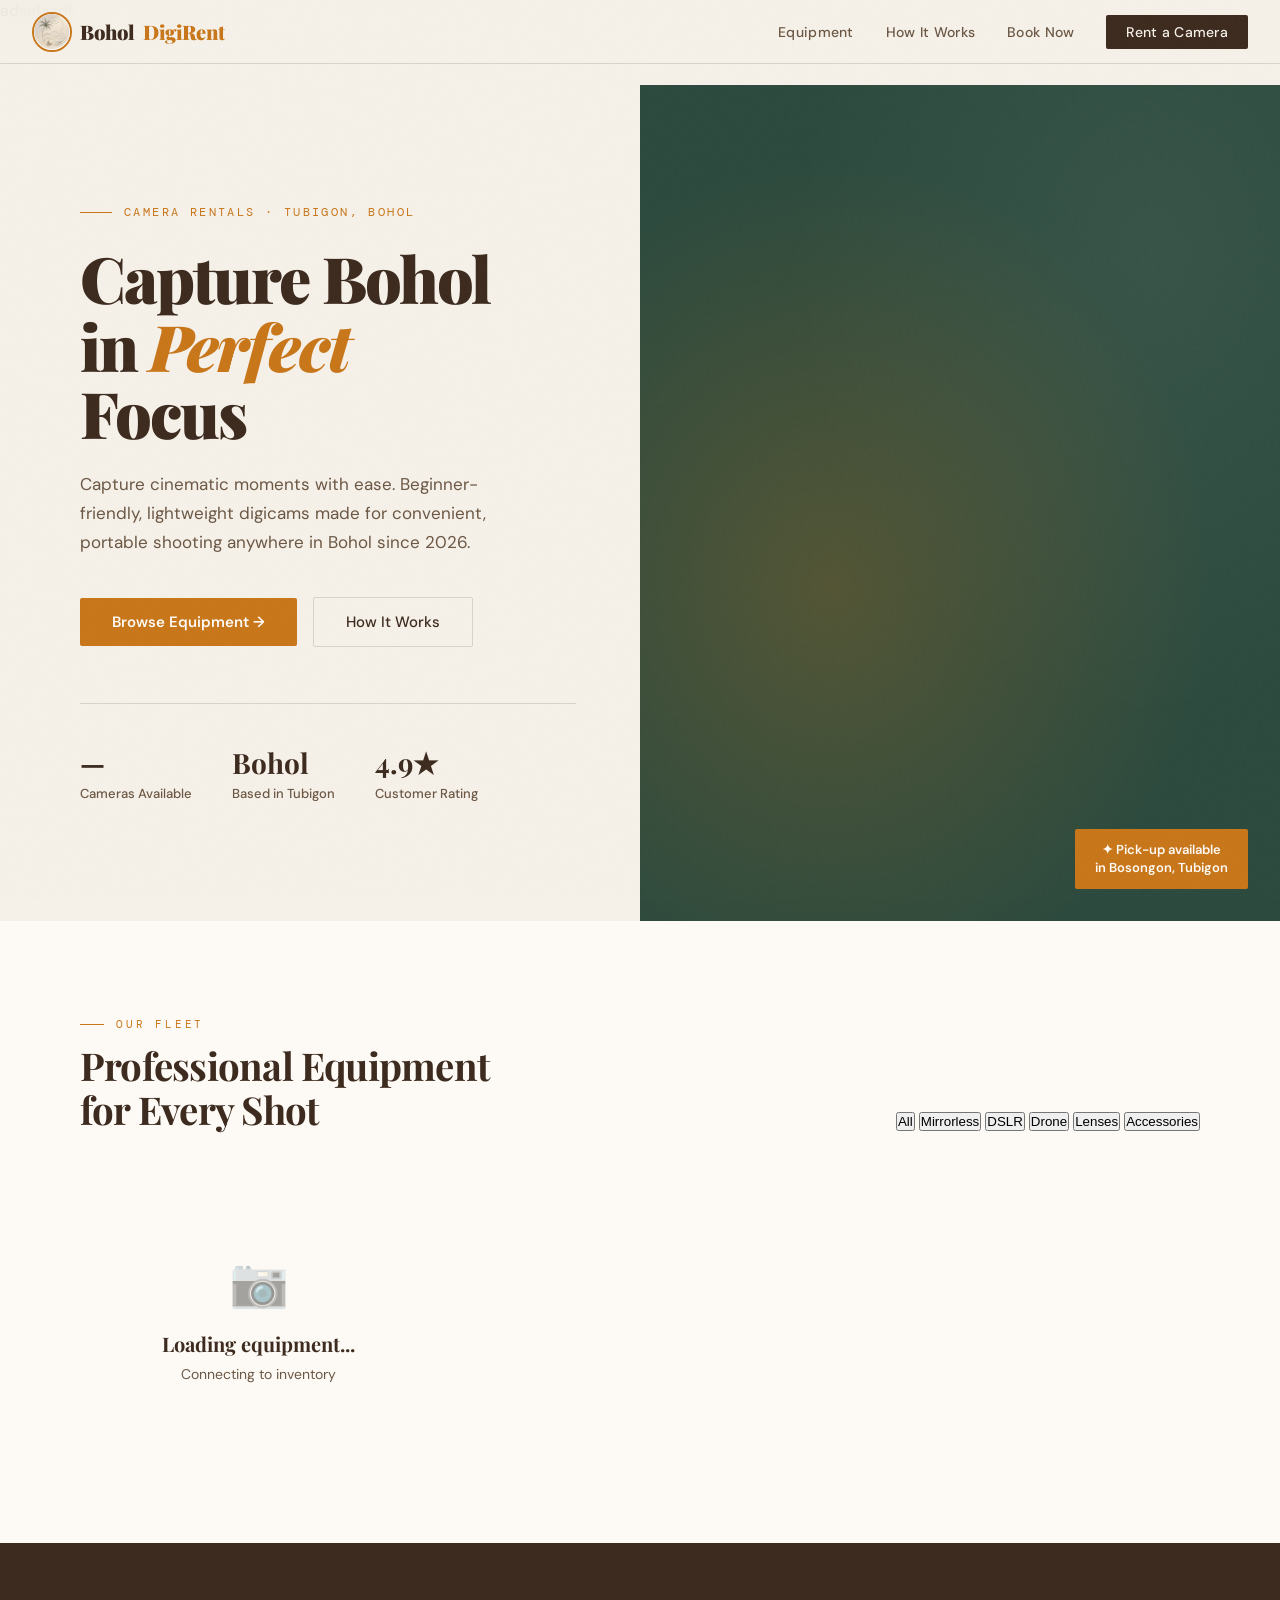
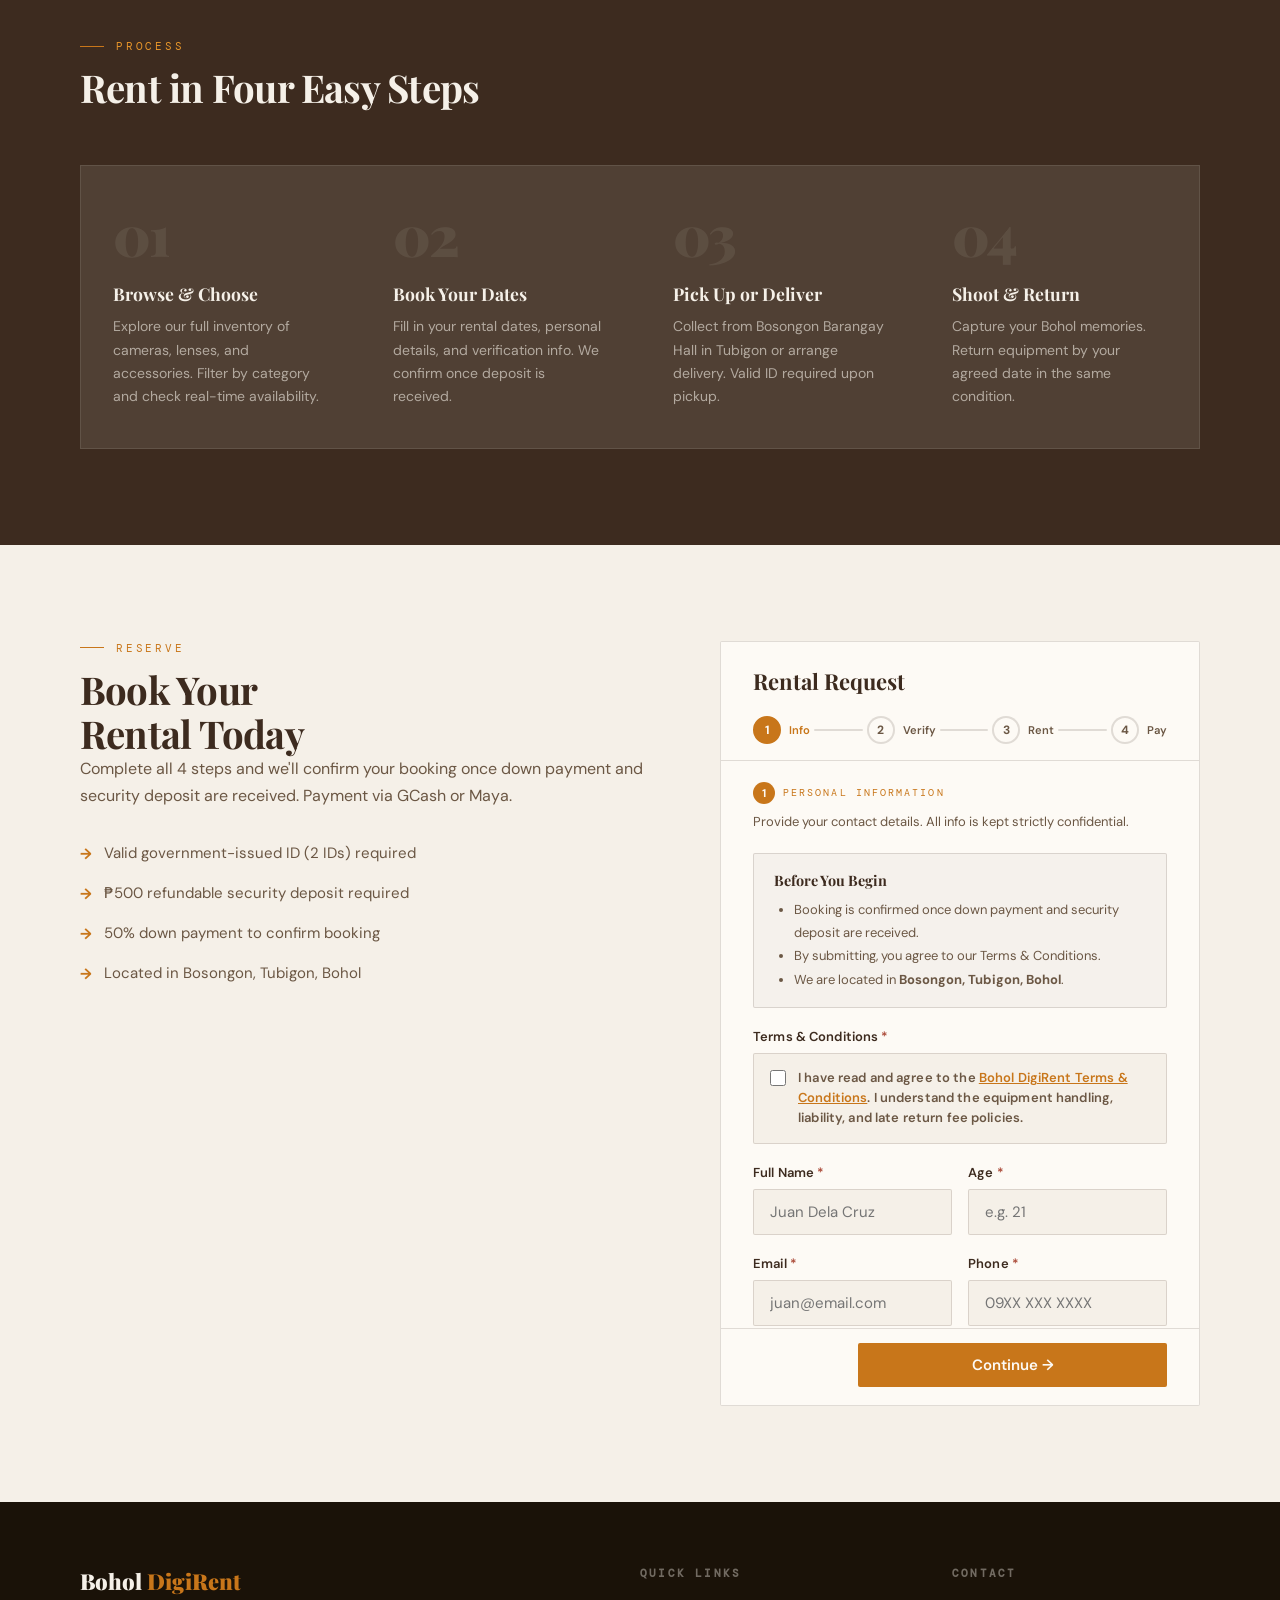
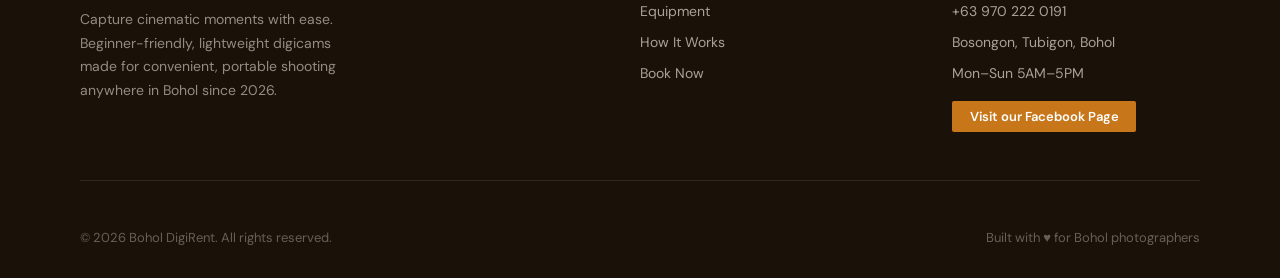
==== commit 957af0e1: "nigga" ====
--- a/index.html
+++ b/index.html
@@ -1,7 +1,7 @@
 
 <!DOCTYPE html>
 <html lang="en">
-<head>asdfsadf
+<head>adsafasdf
 <meta charset="UTF-8">
 <meta name="viewport" content="width=device-width, initial-scale=1.0">
 <title>Bohol DigiRent — Camera Rentals in Tubigon, Bohol</title>
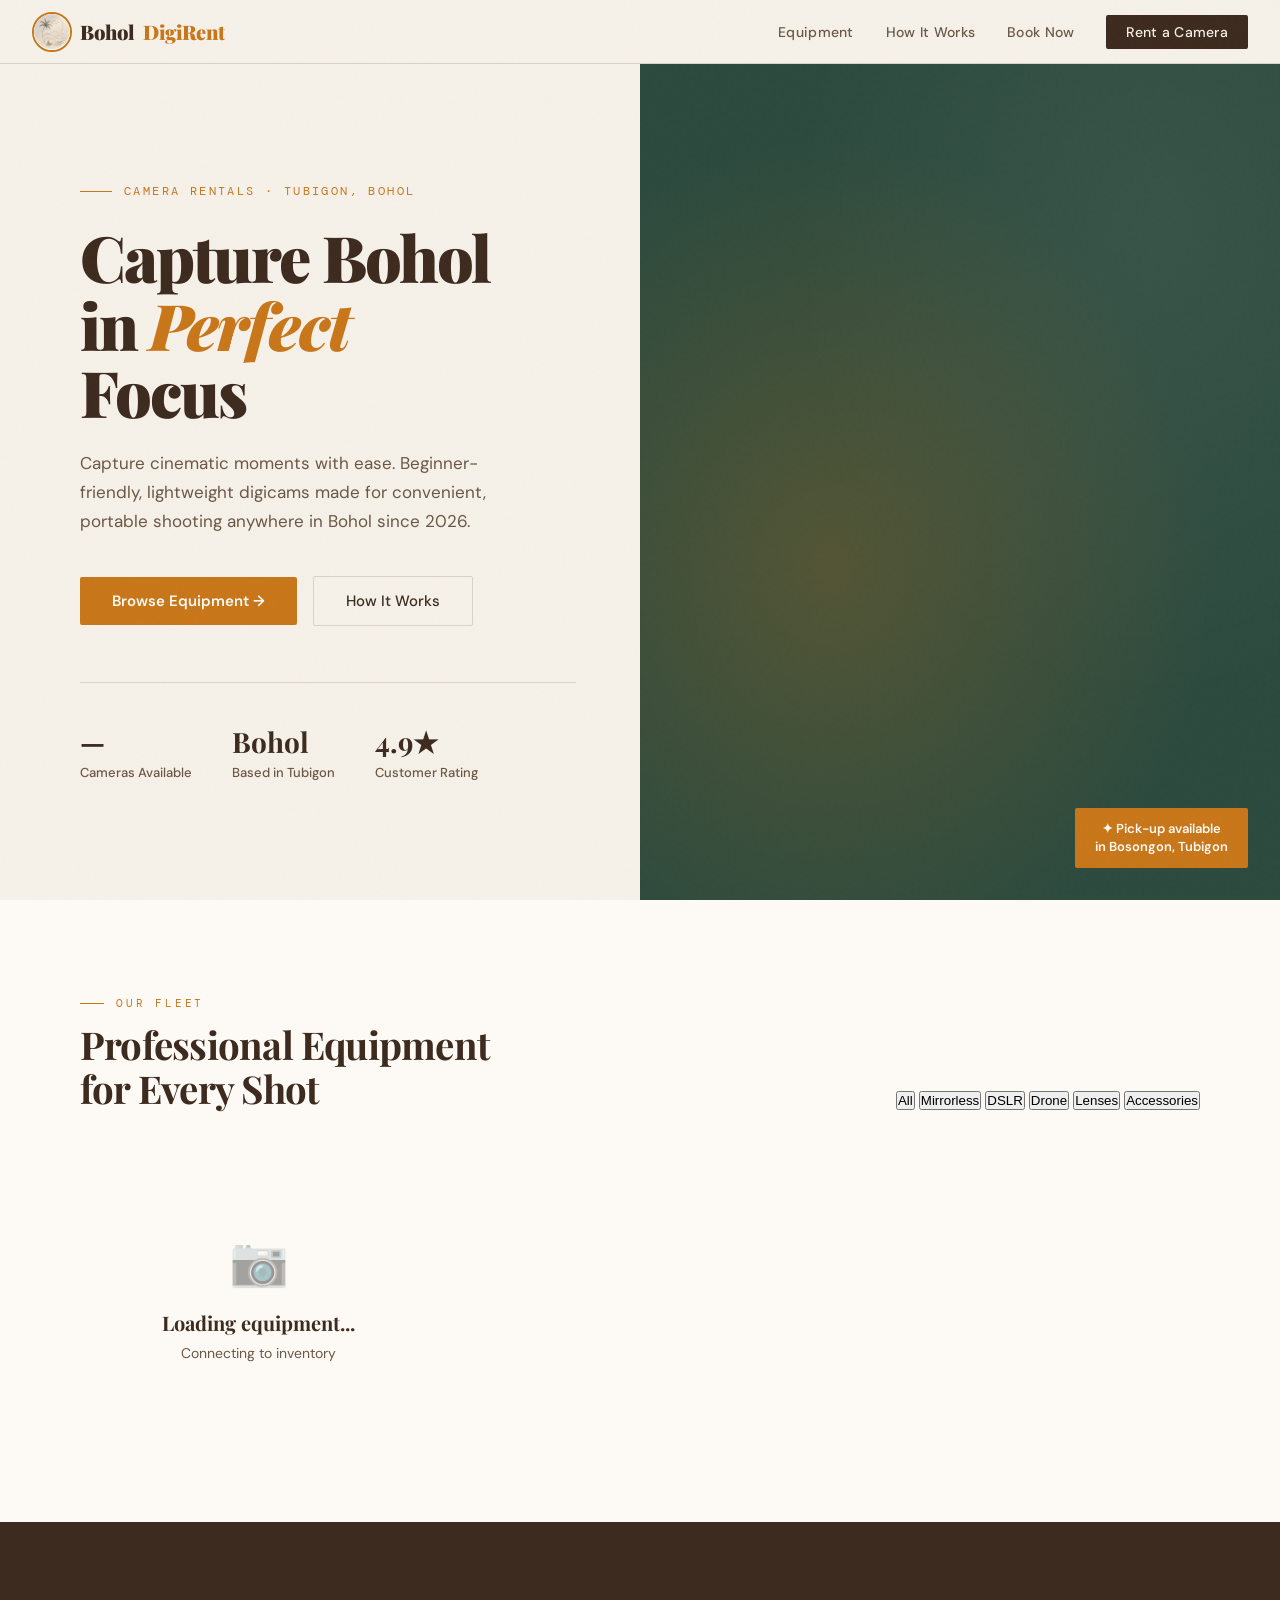
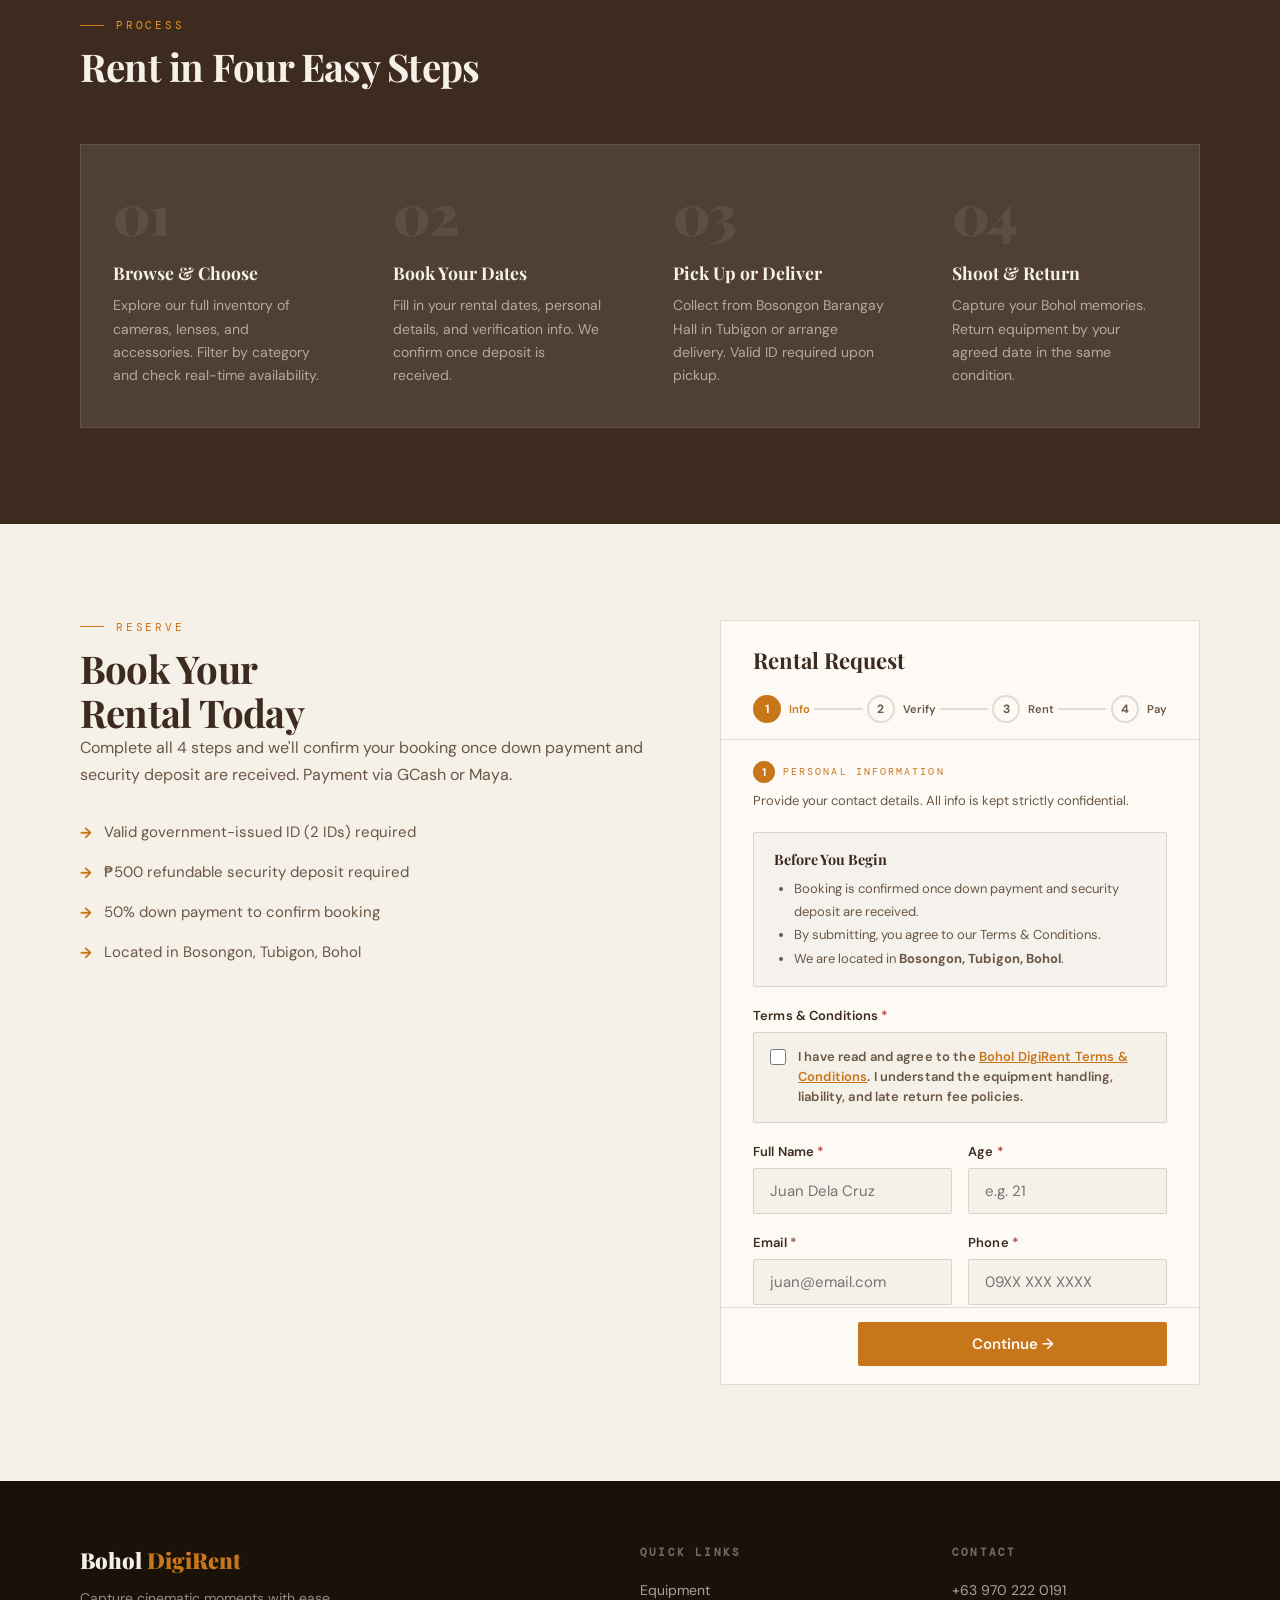
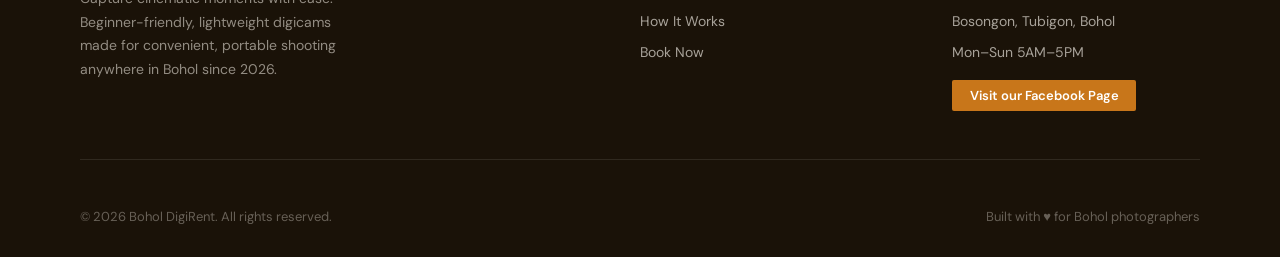
==== commit d8146c0f: "nigga" ====
--- a/index.html
+++ b/index.html
@@ -1,7 +1,7 @@
 
 <!DOCTYPE html>
 <html lang="en">
-<head>adsafasdf
+<head>
 <meta charset="UTF-8">
 <meta name="viewport" content="width=device-width, initial-scale=1.0">
 <title>Bohol DigiRent — Camera Rentals in Tubigon, Bohol</title>
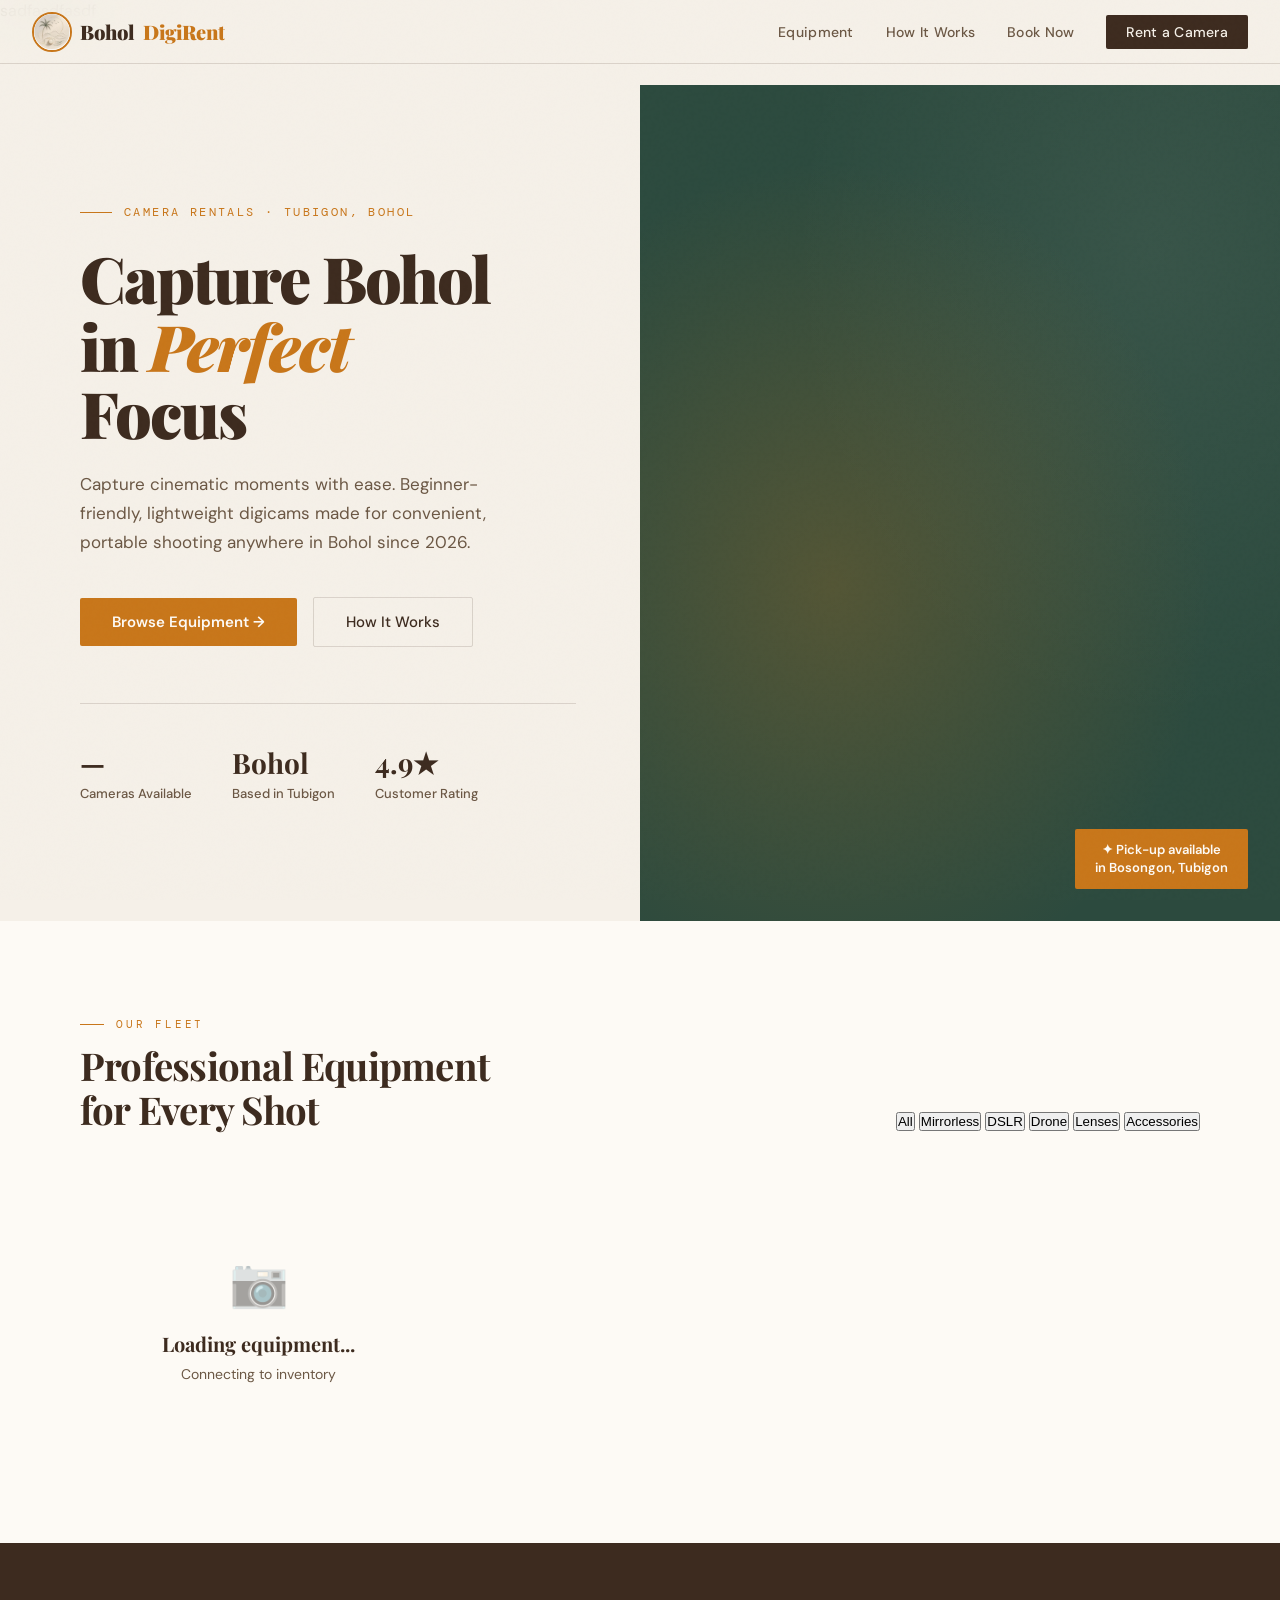
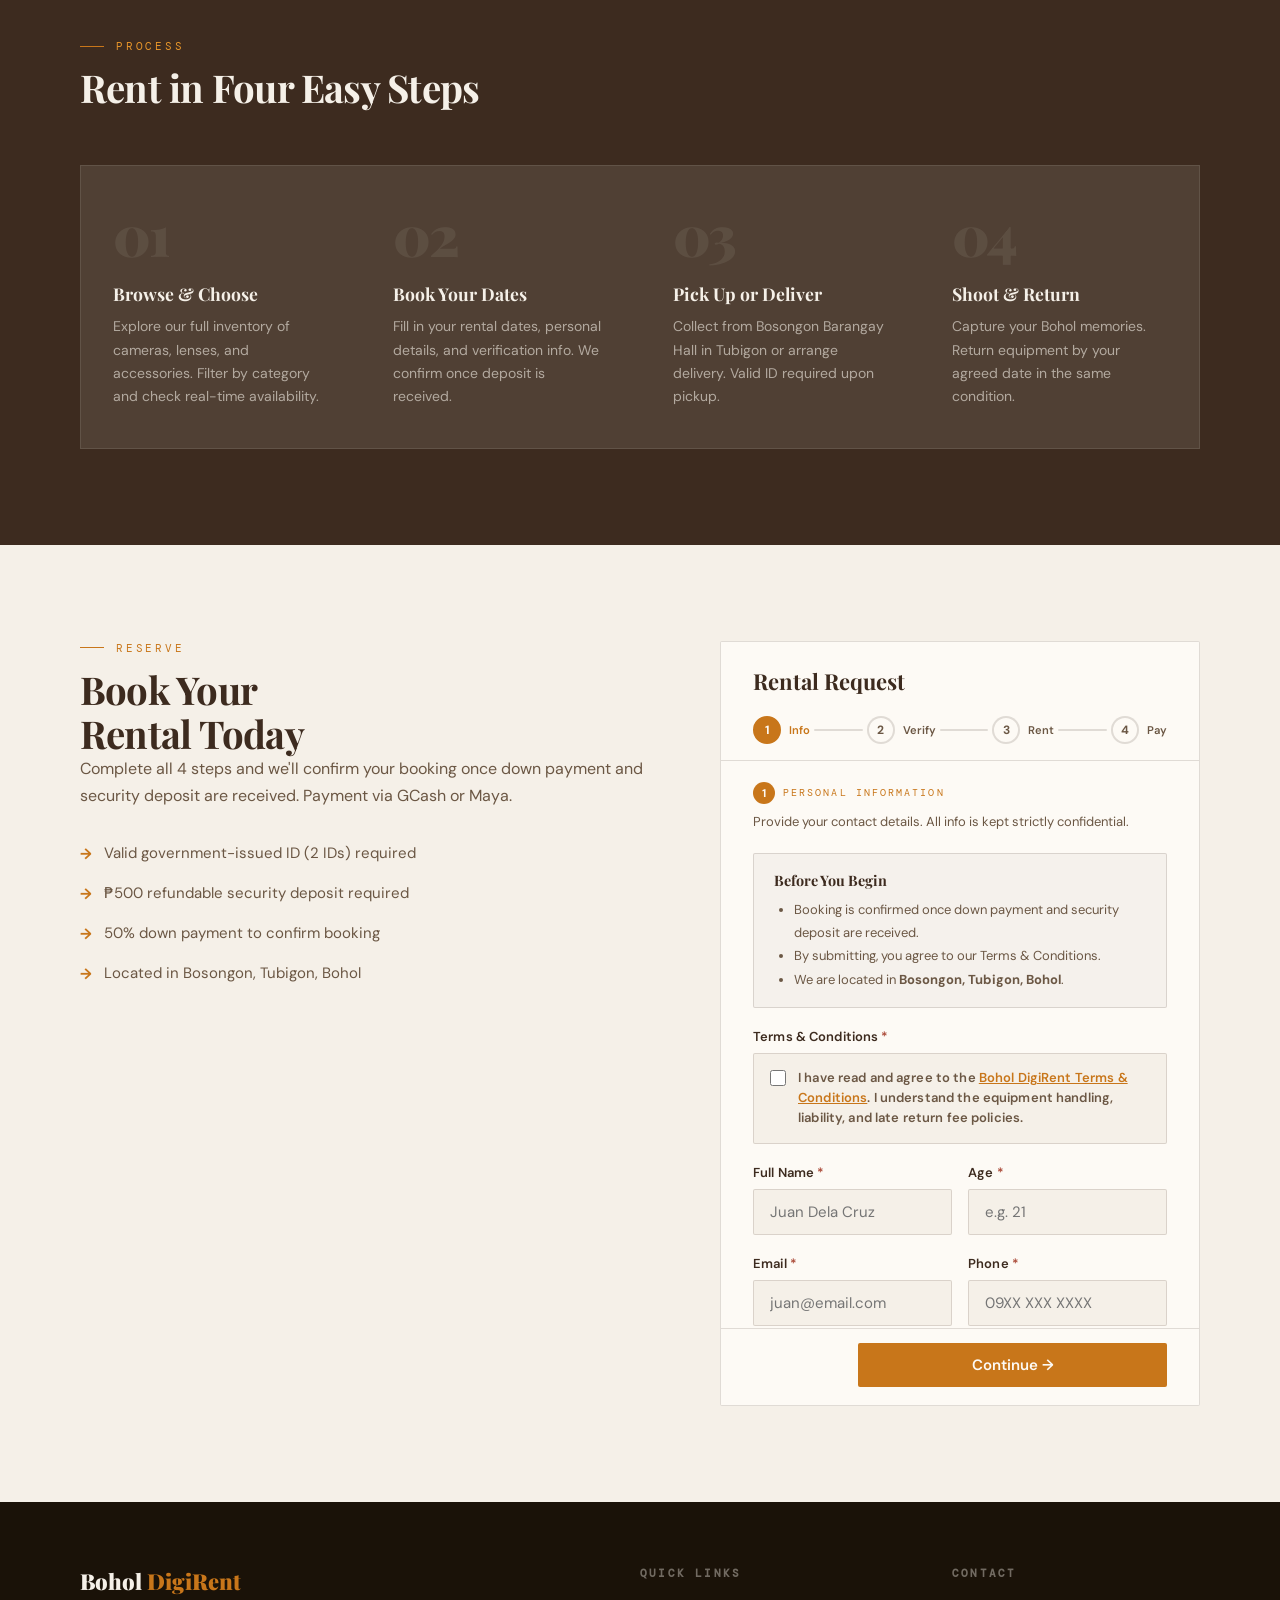
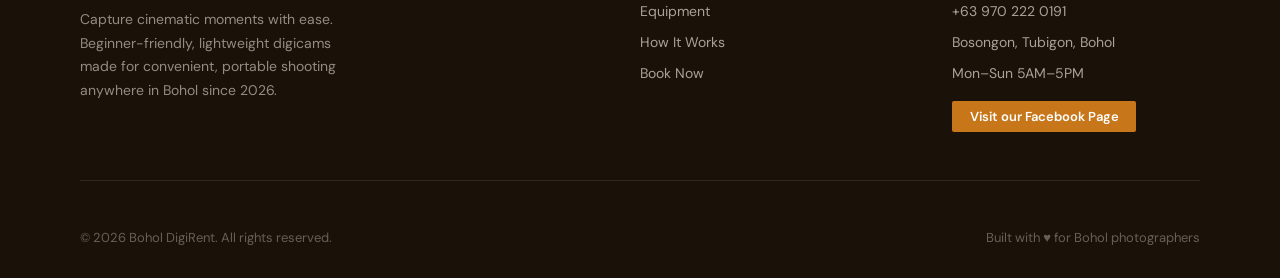
==== commit 68aabd4a: "change background" ====
--- a/index.html
+++ b/index.html
@@ -1,5 +1,5 @@
 
-<!DOCTYPE html>
+<!DOCTYPE html>sadfasdfasdf
 <html lang="en">
 <head>
 <meta charset="UTF-8">
